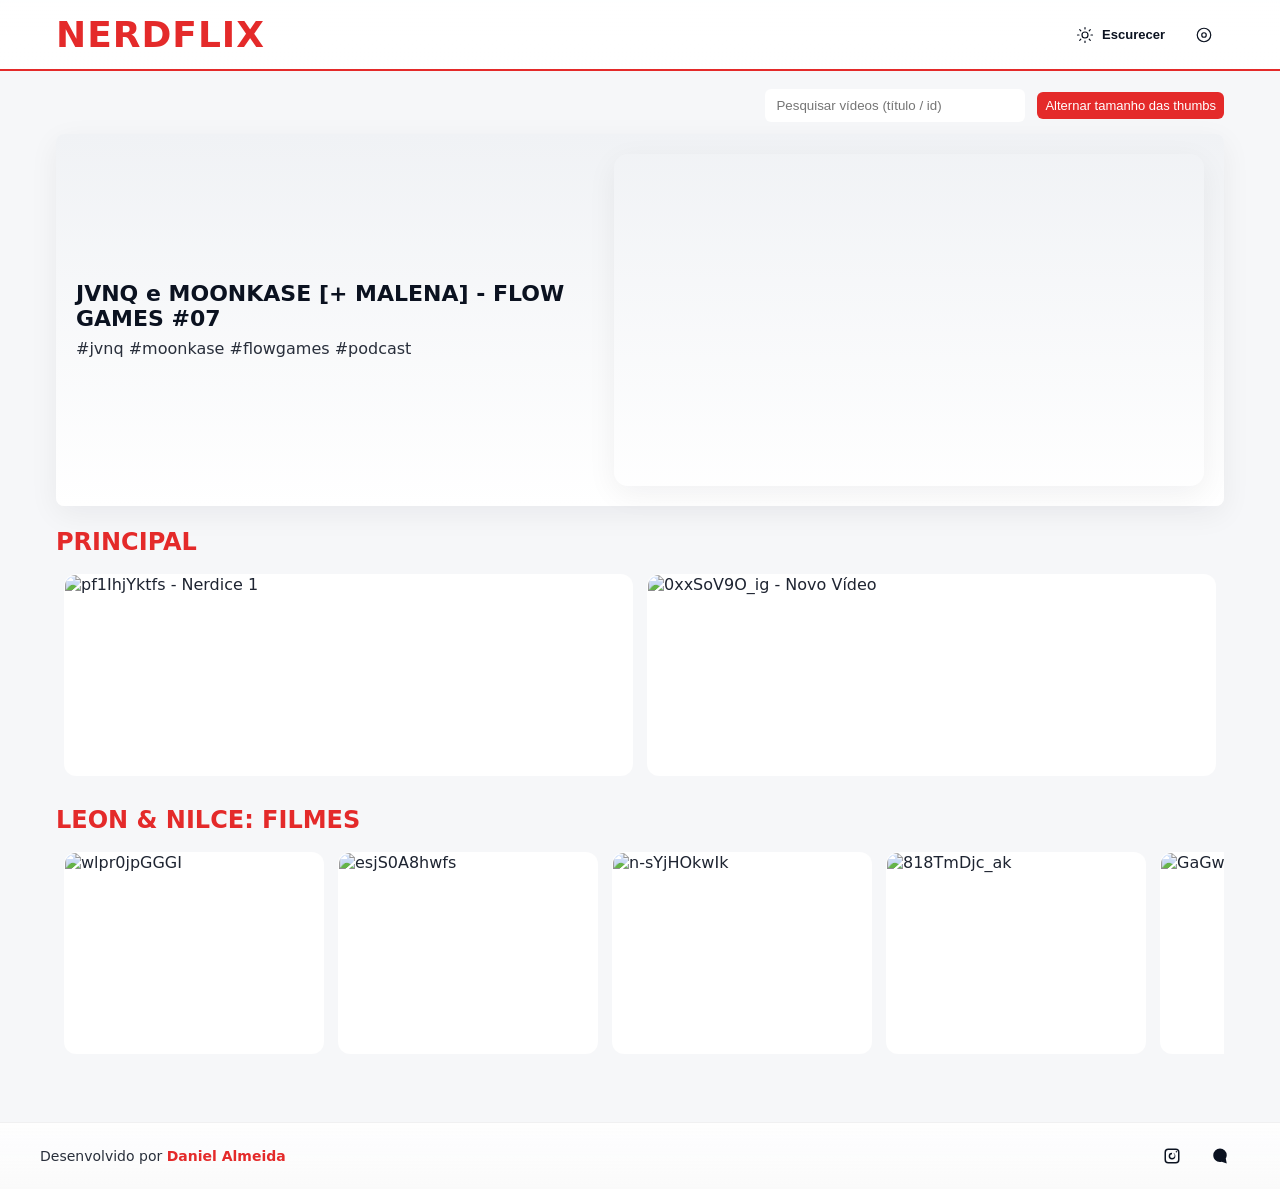
==== index.html @ 4d3763ac "edição do ícone" ====
<!DOCTYPE html>
<html lang="pt-BR" data-theme="dark">
<head>
  <meta charset="utf-8" />
  <meta name="viewport" content="width=device-width, initial-scale=1" />
  <link rel="shortcut icon" href="Assets/e9884007598e2e329d53bb448ede4084.jpg">
  <title>NerdFlix</title>

  <!-- CSS -->
  <link rel="stylesheet" href="styles.css">

  <!-- JS -->
  <script src="script.js" defer></script>
</head>
<body>
  <header>
    <div class="header-inner">
      <h1>NERDFLIX</h1>

      <!-- Header actions: theme toggle + open color modal -->
      <div class="header-actions">
        <button id="themeToggle" class="theme-toggle" aria-pressed="false" aria-label="Alternar tema (claro / escuro)" title="Alternar tema">
          <span class="icon" aria-hidden="true">
            <svg class="icon-sun" viewBox="0 0 24 24" width="18" height="18" fill="none" stroke="currentColor" stroke-width="1.6" stroke-linecap="round" stroke-linejoin="round">
              <circle cx="12" cy="12" r="4"></circle>
              <path d="M12 2v2m0 16v2M4.93 4.93l1.41 1.41M17.66 17.66l1.41 1.41M2 12h2m16 0h2M4.93 19.07l1.41-1.41M17.66 6.34l1.41-1.41"/>
            </svg>

            <svg class="icon-moon" viewBox="0 0 24 24" width="18" height="18" fill="none" stroke="currentColor" stroke-width="1.6" stroke-linecap="round" stroke-linejoin="round" style="display:none">
              <path d="M21 12.79A9 9 0 1 1 11.21 3 7 7 0 0 0 21 12.79z"></path>
            </svg>
          </span>

          <span class="label">Clarear</span>
        </button>

        <!-- COLOR MODAL OPEN button -->
        <button id="openPaletteModal" class="color-cycle" aria-haspopup="dialog" aria-controls="paletteModal" aria-label="Abrir seletor de paletas" title="Escolher paleta de cores">
          <svg viewBox="0 0 24 24" width="18" height="18" aria-hidden="true" fill="none" stroke="currentColor" stroke-width="1.6" stroke-linecap="round" stroke-linejoin="round">
            <path d="M12 3a9 9 0 1 0 9 9A9 9 0 0 0 12 3z"></path>
            <circle cx="12" cy="12" r="3"></circle>
          </svg>
        </button>
      </div>
    </div>
  </header>

  <main class="container">

    <!-- CONTROLES (search + toggle size) -->
    <div class="controls">
      <input id="search" type="search" placeholder="Pesquisar vídeos (título / id)" aria-label="Pesquisar vídeos">
      <button id="toggleSize" class="btn small">Alternar tamanho das thumbs</button>
    </div>

    <!-- CHAMADA / PLAYER PRINCIPAL -->
    <section class="chamada">
      <div class="chamada-texto">
        <!-- estes IDs são usados pelo script.js -->
        <h2 id="main-title">JVNQ e MOONKASE [+ MALENA] - FLOW GAMES #07</h2>
        <p id="main-desc">#jvnq #moonkase #flowgames #podcast</p>
      </div>

      <div class="player-wrap">
        <!-- iframe principal com id esperado pelo script.js -->
        <iframe id="mainPlayer"
                src="https://www.youtube.com/embed/PSHSFlos6Ag?rel=0"
                title="Player principal"
                frameborder="0"
                allow="accelerometer; autoplay; clipboard-write; encrypted-media; gyroscope; picture-in-picture; web-share"
                allowfullscreen></iframe>
      </div>
    </section>

    <!-- SEÇÃO 1 (agora "PRINCIPAL") -->
    <section class="categoria" id="principal">
      <h3>PRINCIPAL</h3>
      <div class="categoria-videos" data-category="PRINCIPAL">
        <!-- thumbs precisam ter class="thumb" e data-video com URL embed -->
        <a class="thumb" href="#" data-video="https://www.youtube.com/embed/pf1IhjYktfs?rel=0" data-title="pf1IhjYktfs - Nerdice 1" tabindex="0">
          <img src="https://i.ytimg.com/vi/pf1IhjYktfs/hqdefault.jpg" alt="pf1IhjYktfs - Nerdice 1">
        </a>

        <a class="thumb" href="#" data-video="https://www.youtube.com/embed/0xxSoV9O_ig?rel=0" data-title="0xxSoV9O_ig - Novo Vídeo" tabindex="0">
          <img src="https://i.ytimg.com/vi/0xxSoV9O_ig/hqdefault.jpg" alt="0xxSoV9O_ig - Novo Vídeo">
        </a>

        <!-- pode adicionar mais thumbs aqui seguindo o mesmo formato -->
      </div>
    </section>

    <!-- SEÇÃO 2 (agora "LEON & NILCE: FILMES") -->
    <section class="categoria" id="leonNilce">
      <h3>LEON &amp; NILCE: FILMES</h3>
      <div class="categoria-videos" data-category="LEON & NILCE">
        <a class="thumb" href="#" data-video="https://www.youtube.com/embed/wlpr0jpGGGI?rel=0" data-title="wlpr0jpGGGI" tabindex="0">
          <img src="https://i.ytimg.com/vi/wlpr0jpGGGI/hqdefault.jpg" alt="wlpr0jpGGGI">
        </a>

        <a class="thumb" href="#" data-video="https://www.youtube.com/embed/esjS0A8hwfs?rel=0" data-title="esjS0A8hwfs" tabindex="0">
          <img src="https://i.ytimg.com/vi/esjS0A8hwfs/hqdefault.jpg" alt="esjS0A8hwfs">
        </a>

        <a class="thumb" href="#" data-video="https://www.youtube.com/embed/n-sYjHOkwIk?rel=0" data-title="n-sYjHOkwIk" tabindex="0">
          <img src="https://i.ytimg.com/vi/n-sYjHOkwIk/hqdefault.jpg" alt="n-sYjHOkwIk">
        </a>

        <a class="thumb" href="#" data-video="https://www.youtube.com/embed/818TmDjc_ak?rel=0" data-title="818TmDjc_ak" tabindex="0">
          <img src="https://i.ytimg.com/vi/818TmDjc_ak/hqdefault.jpg" alt="818TmDjc_ak">
        </a>

        <a class="thumb" href="#" data-video="https://www.youtube.com/embed/GaGwd-NXyGM?rel=0" data-title="GaGwd-NXyGM" tabindex="0">
          <img src="https://i.ytimg.com/vi/GaGwd-NXyGM/hqdefault.jpg" alt="GaGwd-NXyGM">
        </a>

        <a class="thumb" href="#" data-video="https://www.youtube.com/embed/VRSyYcPRws0?rel=0" data-title="VRSyYcPRws0" tabindex="0">
          <img src="https://i.ytimg.com/vi/VRSyYcPRws0/hqdefault.jpg" alt="VRSyYcPRws0">
        </a>

        <a class="thumb" href="#" data-video="https://www.youtube.com/embed/FedBr0CyAlE?rel=0" data-title="FedBr0CyAlE" tabindex="0">
          <img src="https://i.ytimg.com/vi/FedBr0CyAlE/hqdefault.jpg" alt="FedBr0CyAlE">
        </a>

        <a class="thumb" href="#" data-video="https://www.youtube.com/embed/fJYkXmAdkrQ?rel=0" data-title="fJYkXmAdkrQ" tabindex="0">
          <img src="https://i.ytimg.com/vi/fJYkXmAdkrQ/hqdefault.jpg" alt="fJYkXmAdkrQ">
        </a>

        <!-- BOTÃO da playlist completa como item do carrossel/fim -->
        <div class="playlist-button-wrap" aria-hidden="false">
          <a class="playlist-button"
             href="https://youtube.com/playlist?list=PLYEd-7fnFtjX4xfwKcR2SkQGrRuoIipIA&si=AjQVj7qKSJm-U87U"
             target="_blank" rel="noopener noreferrer">
            Ver playlist completa
          </a>
        </div>
      </div>
    </section>

  </main>

  <!-- PALETTE MODAL (inserido no DOM, hidden por padrão) -->
  <div id="paletteModal" class="palette-modal" role="dialog" aria-modal="true" aria-labelledby="paletteModalTitle" aria-hidden="true" tabindex="-1">
    <div class="palette-overlay" data-action="close"></div>

    <div class="palette-panel" role="document">
      <header class="palette-header">
        <h2 id="paletteModalTitle">Escolher paleta de cores</h2>
        <button id="closePaletteModal" class="modal-close" aria-label="Fechar seletor">✕</button>
      </header>

      <div class="palette-body">
        <p class="palette-intro">Clique em uma paleta para aplicar — sua escolha será salva.</p>

        <div id="paletteList" class="palette-list" role="list" aria-label="Paletas disponíveis">
          <!-- itens preenchidos via JS -->
        </div>
      </div>

      <footer class="palette-footer">
        <button id="applyPaletteBtn" class="btn">Aplicar e fechar</button>
        <button id="resetPaletteBtn" class="btn small" title="Restaurar padrão">Restaurar padrão</button>
      </footer>
    </div>
  </div>

  <!-- RODAPÉ -->
  <footer class="site-footer">
    <div class="footer-inner">
      <div class="footer-left">
        <span class="made-by">Desenvolvido por <strong>Daniel Almeida</strong></span>
      </div>

      <div class="footer-right">
        <a class="social-link" href="https://www.instagram.com/nadiel1803" target="_blank" rel="noopener noreferrer" aria-label="Instagram">
          <!-- ícone simples -->
          <svg viewBox="0 0 24 24" width="18" height="18" aria-hidden="true"><path fill="currentColor" d="M7 2h10a5 5 0 0 1 5 5v10a5 5 0 0 1-5 5H7a5 5 0 0 1-5-5V7a5 5 0 0 1 5-5zm0 2a3 3 0 0 0-3 3v10a3 3 0 0 0 3 3h10a3 3 0 0 0 3-3V7a3 3 0 0 0-3-3H7zm5 3.5a4.5 4.5 0 1 1 0 9 4.5 4.5 0 0 1 0-9zm0 2a2.5 2.5 0 1 0 .001 5.001A2.5 2.5 0 0 0 12 7.5zM18.7 6.3a.9.9 0 1 1-1.8 0 .9.9 0 0 1 1.8 0z"/></svg>
        </a>

        <a class="social-link" href="https://www.threads.com/@nadiel1803" target="_blank" rel="noopener noreferrer" aria-label="Threads">
          <svg viewBox="0 0 24 24" width="18" height="18" aria-hidden="true"><path fill="currentColor" d="M12 2a9 9 0 0 0-9 9c0 4.97 4.03 9 9 9 .77 0 1.52-.1 2.24-.3L21 22l-1.3-6.76A8.98 8.98 0 0 0 21 11a9 9 0 0 0-9-9zm-1 7v6l5 2 .6-3.1L11 9z"/></svg>
        </a>
      </div>
    </div>
  </footer>
</body>
</html>
---- styles.css ----
/* ===== reset / base ===== */
* { box-sizing: border-box; }
html,body { height: 100%; margin:0; }
body {
  font-family: "Chakra Petch", system-ui, -apple-system, "Segoe UI", Roboto, Arial;
  -webkit-font-smoothing:antialiased;
  transition: background-color .28s ease, color .28s ease, border-color .28s ease;
}

/* THEME VARIABLES (dark by default) */
:root {
  --bg: #000000;
  --surface: #070707;
  --muted-surface: #111111;
  --card: #0b0b0b;
  --text: #ffffff;
  --muted-text: rgba(255,255,255,0.9);
  --accent: #E42A2A;       /* default vermelho */
  --accent-strong: rgba(228,42,42,0.95);
  --input-bg: #111111;
  --thumb-hover-border: rgba(228,42,42,0.9);
  --shadow: 0 8px 30px rgba(0,0,0,0.6);
}

/* LIGHT THEME OVERRIDES */
html[data-theme="light"], body[data-theme="light"] {
  --bg: #f6f7f9;
  --surface: #ffffff;
  --muted-surface: #f0f2f5;
  --card: #ffffff;
  --text: #0b1220;
  --muted-text: rgba(11,18,32,0.88);
  --input-bg: #ffffff;
  --thumb-hover-border: rgba(228,42,42,0.95);
  --shadow: 0 8px 30px rgba(11,18,32,0.06);
}

/* apply theme */
body {
  background: var(--bg);
  color: var(--text);
}

/* Header */
header {
  border-bottom: 2px solid var(--accent);
  padding: 14px;
  text-align: center;
  background: linear-gradient(180deg, rgba(0,0,0,0.95), rgba(0,0,0,0.9));
  position: sticky;
  top: 0;
  z-index: 30;
  backdrop-filter: blur(6px);
}
html[data-theme="light"] header {
  background: linear-gradient(180deg, rgba(255,255,255,0.9), rgba(255,255,255,0.97));
}

/* header inner layout */
.header-inner {
  max-width: 1200px;
  margin: 0 auto;
  display:flex;
  align-items:center;
  justify-content:space-between;
  gap:12px;
  padding: 0 16px;
}
header h1 { color: var(--accent); font-size:36px; letter-spacing:1px; margin:0; }

/* header actions */
.header-actions { display:flex; gap:8px; align-items:center; }

/* container */
.container { max-width:1200px; margin: 18px auto 60px; padding: 0 16px; }

/* controls */
.controls { display:flex; gap:12px; justify-content:flex-end; align-items:center; margin-bottom:12px; }
.controls input[type="search"]{
  width: 260px; padding:8px 10px; border-radius:6px; border:1px solid rgba(255,255,255,0.04);
  background: var(--input-bg); color:var(--text);
  outline: none;
  transition: box-shadow .18s ease, transform .12s ease;
}
.controls input[type="search"]:focus { box-shadow: 0 6px 18px rgba(0,0,0,0.25); transform: translateY(-1px); }

.btn { background: var(--accent); color:#fff; border:none; padding:8px 12px; border-radius:6px; cursor:pointer; }
.btn.small { padding:6px 8px; font-size:13px; }

/* chamada / player */
.chamada { background: linear-gradient(180deg, var(--muted-surface), var(--surface)); padding:20px; border-radius:8px; display:flex; gap:18px; align-items:center; flex-wrap:wrap; margin-bottom:18px; box-shadow: var(--shadow); }
.chamada-texto { max-width:520px; }
.chamada-texto h2 { margin:0 0 8px; font-size:22px; color:var(--text); }
.chamada-texto p { margin:0; color:var(--muted-text); }

/* player responsivo */
.player-wrap { flex:1 1 560px; min-width:260px; max-width:860px; aspect-ratio:16/9; border-radius:14px; overflow:hidden; box-shadow:var(--shadow); }
.player-wrap iframe { width:100%; height:100%; border:0; display:block; }

/* categoria (seções) */
.categoria { margin-top: 22px; }
.categoria h3 { color: var(--accent); font-size:24px; margin:0 0 10px; text-align:left; }

/* carrossel horizontal (grid-flow column) */
.categoria-videos {
  display: grid;
  grid-auto-flow: column;
  grid-auto-columns: minmax(260px, 1fr);
  gap: 14px;
  overflow-x: auto;
  padding: 8px;
  scroll-behavior: smooth;
  align-items:start;
  background: transparent;
}

/* scrollbar (webkit) */
.categoria-videos::-webkit-scrollbar { height:10px; }
.categoria-videos::-webkit-scrollbar-thumb { background: rgba(128,0,0,0.9); border-radius:8px; }

/* thumbs (links) */
.categoria-videos .thumb,
.categoria-videos a {
  display:block; text-decoration:none; color:inherit; border-radius:12px; overflow:hidden; background:var(--card);
  border: 1px solid rgba(255,255,255,0.03);
}
.categoria-videos img { width:100%; height:200px; object-fit:cover; display:block; transition: transform .25s ease, opacity .2s ease, border .15s ease; opacity:0.92; }
.categoria-videos .thumb:hover img, .categoria-videos a:hover img { transform: translateY(-6px) scale(1.02); opacity:1; border:3px solid var(--thumb-hover-border); }

/* playlist button inside carrossel */
.playlist-button-wrap { display:flex; align-items:center; justify-content:center; min-width: 280px; }
.playlist-button { background: var(--accent); color:#fff; padding:12px 18px; border-radius:10px; text-decoration:none; font-weight:700; box-shadow:var(--shadow); transition: transform .18s ease; }
.playlist-button:hover { transform: translateY(-6px); box-shadow:0 14px 30px rgba(0,0,0,0.12); }

/* footer */
.site-footer { border-top:1px solid rgba(255,255,255,0.04); background: linear-gradient(180deg, rgba(5,5,5,0.85), rgba(10,10,10,0.95)); padding:16px; margin-top: 28px; }
html[data-theme="light"] .site-footer { background: linear-gradient(180deg, rgba(255,255,255,0.9), rgba(250,250,250,0.98)); border-top-color: rgba(11,18,32,0.04); }
.footer-inner { max-width:1200px; margin:0 auto; display:flex; justify-content:space-between; align-items:center; gap:12px; flex-wrap:wrap; }
.made-by { color:var(--muted-text); font-size:14px; }
.made-by strong { color: var(--accent); }
.footer-right { display:flex; gap:8px; align-items:center; }
.social-link { width:40px; height:34px; display:inline-flex; align-items:center; justify-content:center; border-radius:8px; background: rgba(255,255,255,0.02); color:var(--text); text-decoration:none; transition: transform .15s ease; }
.social-link:hover { transform: translateY(-4px); background: linear-gradient(90deg, rgba(228,42,42,0.12), rgba(255,255,255,0.02)); }

/* THEME TOGGLE styles */
.theme-toggle {
  display:inline-flex;
  gap:8px;
  align-items:center;
  padding:8px 10px;
  border-radius:8px;
  background: transparent;
  color: var(--text);
  border: 1px solid rgba(255,255,255,0.06);
  cursor: pointer;
  transition: background-color .18s ease, transform .12s ease, border-color .18s ease;
}
.theme-toggle .icon { display:inline-flex; align-items:center; justify-content:center; }
.theme-toggle .label { font-size:13px; font-weight:600; }
.theme-toggle:hover { transform: translateY(-3px); background: linear-gradient(90deg, rgba(255,255,255,0.02), rgba(0,0,0,0.02)); }

/* COLOR CYCLE button */
.color-cycle {
  display:inline-flex;
  align-items:center;
  justify-content:center;
  padding:8px 10px;
  border-radius:8px;
  background: transparent;
  color: var(--text);
  border: 1px solid rgba(255,255,255,0.06);
  cursor: pointer;
  transition: transform .12s ease, border-color .18s ease;
}
.color-cycle:hover { transform: translateY(-3px); }

/* PALETTE MODAL (styles kept earlier) */
.palette-modal { position:fixed; inset:0; display:none; align-items:center; justify-content:center; z-index:80; }
.palette-modal[aria-hidden="false"] { display:flex; }
.palette-overlay {
  position:absolute; inset:0; background: rgba(0,0,0,0.6); backdrop-filter: blur(3px);
}
.palette-panel {
  position:relative;
  width: min(920px, calc(100% - 36px));
  max-height: 80vh;
  overflow:auto;
  border-radius:12px;
  background: linear-gradient(180deg, var(--surface), var(--card));
  box-shadow: 0 30px 70px rgba(0,0,0,0.6);
  padding: 18px;
  z-index: 2;
}
.palette-header { display:flex; align-items:center; justify-content:space-between; gap:12px; margin-bottom:12px; }
.palette-header h2 { margin:0; font-size:18px; color:var(--text); }
.modal-close { background:transparent; border:none; font-size:18px; color:var(--muted-text); cursor:pointer; padding:6px 8px; border-radius:8px; }
.modal-close:hover { background: rgba(255,255,255,0.02); transform: translateY(-2px); }

.palette-body { padding: 6px 0 12px; color:var(--muted-text); }
.palette-intro { margin:0 0 12px 0; font-size:13px; color:var(--muted-text); }

.palette-list {
  display:grid;
  grid-template-columns: repeat(auto-fit, minmax(160px, 1fr));
  gap:12px;
}
.palette-card { display:flex; align-items:center; gap:12px; padding:10px; border-radius:10px; background: linear-gradient(180deg, rgba(255,255,255,0.02), rgba(0,0,0,0.02)); border: 1px solid rgba(255,255,255,0.03); cursor:pointer; transition: transform .12s ease, box-shadow .12s ease, border-color .12s ease; }
.palette-card:hover { transform: translateY(-6px); box-shadow: 0 10px 30px rgba(0,0,0,0.25); border-color: rgba(255,255,255,0.06); }
.palette-swatch { width:72px; height:45px; border-radius:8px; display:inline-grid; grid-template-columns: 1fr 1fr; gap:2px; overflow:hidden; border: 1px solid rgba(0,0,0,0.12); }
.palette-swatch .sw1, .palette-swatch .sw2 { height:100%; width:100%; display:block; }
.palette-meta { display:flex; flex-direction:column; gap:6px; }
.palette-name { font-weight:700; color:var(--text); font-size:14px; }
.palette-desc { font-size:12px; color:var(--muted-text); }
.palette-card.selected { outline: 3px solid rgba(255,255,255,0.08); transform: translateY(-4px) scale(1.01); border-color: rgba(255,255,255,0.08); }
.palette-footer { display:flex; gap:8px; justify-content:flex-end; padding-top:12px; }

/* thumbs large mode */
body.large-thumbs .categoria-videos { grid-auto-columns: minmax(320px, 1fr); }
body.large-thumbs .categoria-videos img { height:260px; }

/* RESPONSIVE adjustments */
@media (max-width: 900px) {
  .palette-panel { padding:14px; }
  .palette-swatch { width:64px; height:40px; }
  .palette-list { grid-template-columns: repeat(auto-fit, minmax(140px, 1fr)); }
}
@media (max-width: 520px) {
  header h1 { font-size: 24px; }
  .palette-panel { width: calc(100% - 24px); }
  .palette-swatch { width:56px; height:36px; }
  .theme-toggle .label { display:none; } /* economiza espaço no mobile */
}

/* =========================
   RETRÔ / EASTER EGG STYLES
   ========================= */

/* retro mode base */
body.retro-mode {
  background: #020202;
  color: #7CFF7C; /* greenish CRT text */
  font-family: "Courier New", Courier, monospace;
  letter-spacing: .6px;
  transition: none; /* instant-y to feel retro */
}

/* scanlines overlay using pseudo-element on body */
body.retro-mode::before {
  content: "";
  pointer-events: none;
  position: fixed;
  inset: 0;
  background-image: linear-gradient(rgba(0,0,0,0) 50%, rgba(0,0,0,0.06) 51%);
  background-size: 100% 4px;
  mix-blend-mode: multiply;
  z-index: 60;
}

/* subtle vignette / glow */
body.retro-mode::after {
  content: "";
  position: fixed;
  inset: 0;
  pointer-events: none;
  background: radial-gradient(ellipse at center, rgba(255,255,255,0.02), rgba(0,0,0,0.6));
  z-index: 59;
}

/* neon accent override */
body.retro-mode {
  --accent: #34d1ff; /* cyan neon as main accent in retro */
  --accent-strong: rgba(52,209,255,0.95);
  --thumb-hover-border: rgba(52,209,255,0.9);
}

/* pixelate thumbnails */
body.retro-mode .categoria-videos img {
  image-rendering: pixelated;
  filter: contrast(1.05) saturate(0.9);
  height: 160px; /* slightly smaller look */
}

/* retro header */
body.retro-mode header {
  background: linear-gradient(180deg, rgba(0,0,0,0.98), rgba(3,3,3,0.95));
  border-bottom-color: var(--accent);
}
body.retro-mode header h1 {
  font-family: "Courier New", Courier, monospace;
  font-weight:700;
  text-shadow: 0 0 10px rgba(52,209,255,0.12), 0 0 20px rgba(52,209,255,0.06);
}

/* retro buttons glow */
body.retro-mode .btn, body.retro-mode .theme-toggle, body.retro-mode .color-cycle {
  box-shadow: 0 6px 18px rgba(52,209,255,0.06), 0 0 12px rgba(52,209,255,0.02);
  border-color: rgba(52,209,255,0.12);
}

/* retro banner (Easter unlocked) */
.retro-banner {
  position: fixed;
  left: 50%;
  top: 14%;
  transform: translateX(-50%) translateY(-10px);
  z-index: 120;
  background: linear-gradient(90deg, rgba(52,209,255,0.08), rgba(124,255,124,0.04));
  border: 1px solid rgba(52,209,255,0.18);
  color: #bfffbf;
  font-family: "Courier New", Courier, monospace;
  padding: 12px 18px;
  border-radius: 10px;
  box-shadow: 0 18px 40px rgba(0,0,0,0.6);
  display:flex;
  gap:12px;
  align-items:center;
  animation: retroBannerIn .5s ease both;
}
.retro-banner .title { font-weight:700; font-size:14px; letter-spacing:1px; }
.retro-banner .sub { font-size:12px; color:rgba(191,255,191,0.9); opacity:0.95; }
.retro-banner .close-retro {
  margin-left:8px;
  background: transparent;
  border:1px solid rgba(255,255,255,0.03);
  color:var(--text);
  padding:6px 8px;
  border-radius:8px;
  cursor:pointer;
}
@keyframes retroBannerIn {
  from { transform: translateX(-50%) translateY(-20px) scale(.98); opacity:0; }
  to { transform: translateX(-50%) translateY(0) scale(1); opacity:1; }
}

/* small helper to hint ESC */
.retro-banner .hint { font-size:11px; opacity:0.8; color:rgba(191,255,191,0.8); margin-left:6px; }

/* ensure modal still sits above scanlines but below banner */
.palette-modal { z-index: 80; }
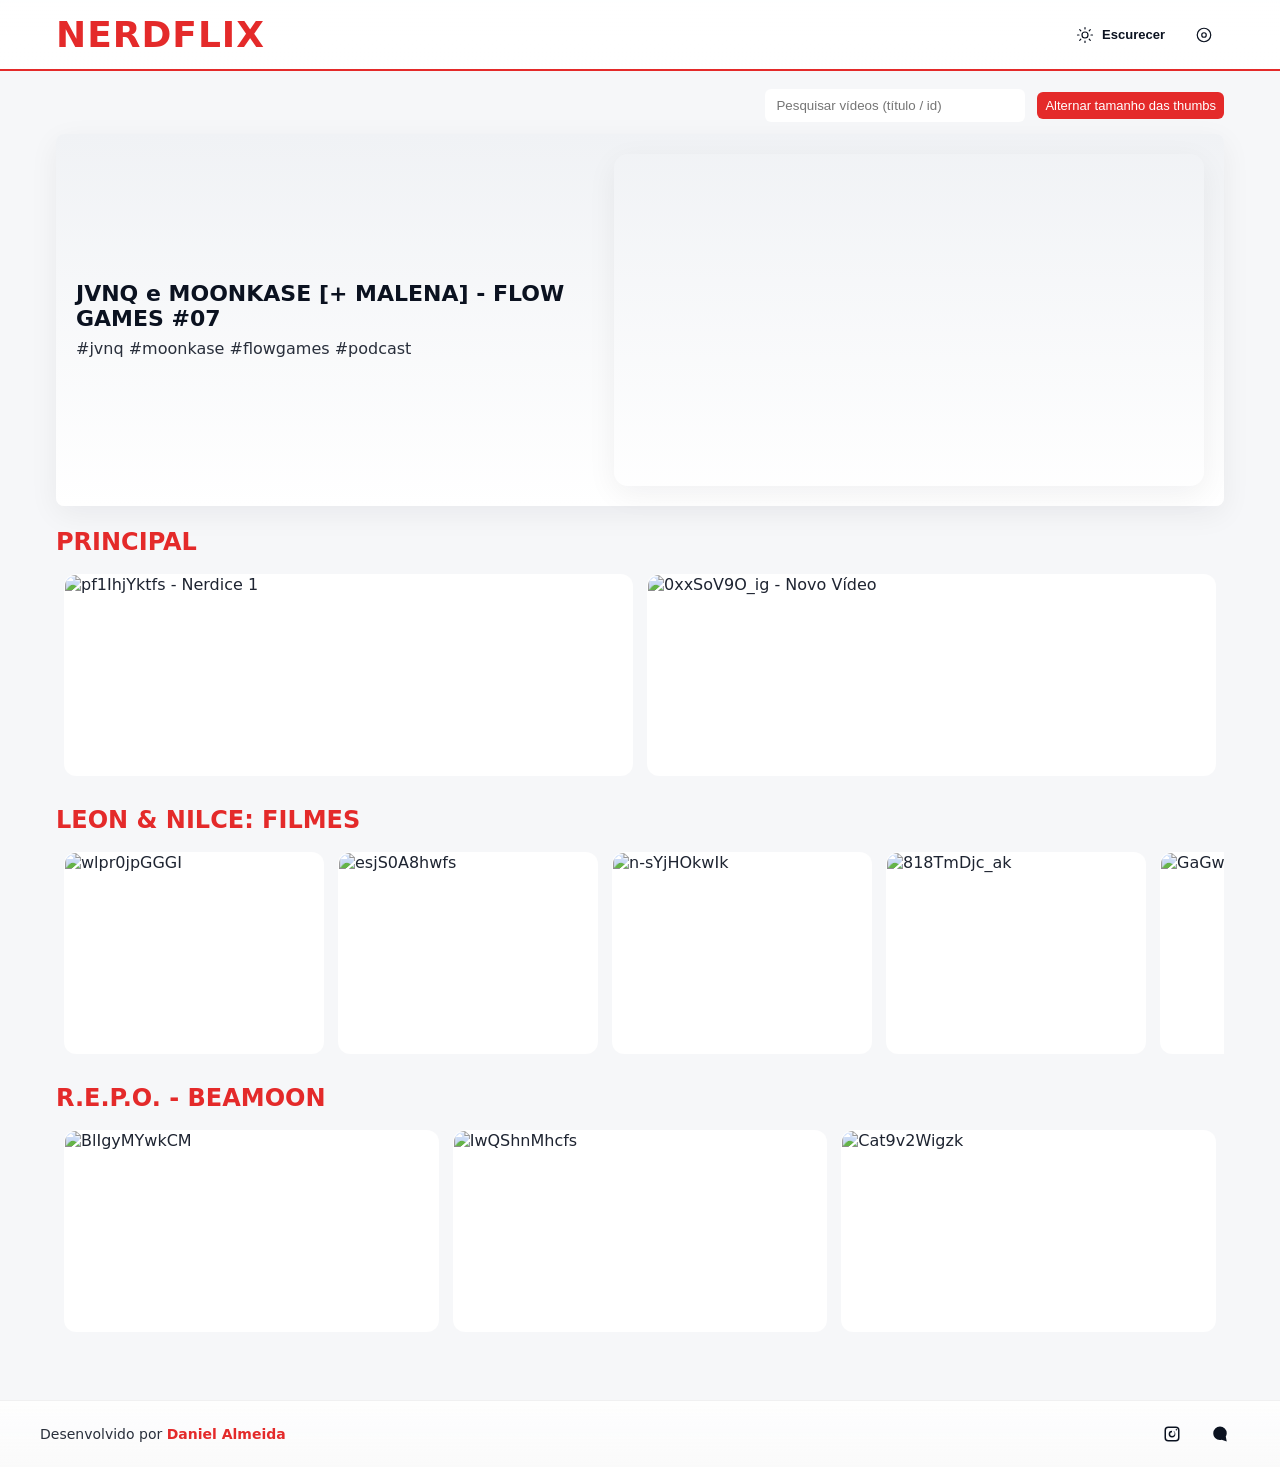
==== commit 16fd3819: "adição de uma nova seção" ====
--- a/index.html
+++ b/index.html
@@ -56,13 +56,11 @@
     <!-- CHAMADA / PLAYER PRINCIPAL -->
     <section class="chamada">
       <div class="chamada-texto">
-        <!-- estes IDs são usados pelo script.js -->
         <h2 id="main-title">JVNQ e MOONKASE [+ MALENA] - FLOW GAMES #07</h2>
         <p id="main-desc">#jvnq #moonkase #flowgames #podcast</p>
       </div>
 
       <div class="player-wrap">
-        <!-- iframe principal com id esperado pelo script.js -->
         <iframe id="mainPlayer"
                 src="https://www.youtube.com/embed/PSHSFlos6Ag?rel=0"
                 title="Player principal"
@@ -72,11 +70,10 @@
       </div>
     </section>
 
-    <!-- SEÇÃO 1 (agora "PRINCIPAL") -->
+    <!-- SEÇÃO 1 -->
     <section class="categoria" id="principal">
       <h3>PRINCIPAL</h3>
       <div class="categoria-videos" data-category="PRINCIPAL">
-        <!-- thumbs precisam ter class="thumb" e data-video com URL embed -->
         <a class="thumb" href="#" data-video="https://www.youtube.com/embed/pf1IhjYktfs?rel=0" data-title="pf1IhjYktfs - Nerdice 1" tabindex="0">
           <img src="https://i.ytimg.com/vi/pf1IhjYktfs/hqdefault.jpg" alt="pf1IhjYktfs - Nerdice 1">
         </a>
@@ -84,15 +81,13 @@
         <a class="thumb" href="#" data-video="https://www.youtube.com/embed/0xxSoV9O_ig?rel=0" data-title="0xxSoV9O_ig - Novo Vídeo" tabindex="0">
           <img src="https://i.ytimg.com/vi/0xxSoV9O_ig/hqdefault.jpg" alt="0xxSoV9O_ig - Novo Vídeo">
         </a>
-
-        <!-- pode adicionar mais thumbs aqui seguindo o mesmo formato -->
       </div>
     </section>
 
-    <!-- SEÇÃO 2 (agora "LEON & NILCE: FILMES") -->
-    <section class="categoria" id="leonNilce">
+    <!-- SEÇÃO 2 -->
+    <section class="categoria" id="leon-nilce-filmes">
       <h3>LEON &amp; NILCE: FILMES</h3>
-      <div class="categoria-videos" data-category="LEON & NILCE">
+      <div class="categoria-videos" data-category="LEON & NILCE: FILMES">
         <a class="thumb" href="#" data-video="https://www.youtube.com/embed/wlpr0jpGGGI?rel=0" data-title="wlpr0jpGGGI" tabindex="0">
           <img src="https://i.ytimg.com/vi/wlpr0jpGGGI/hqdefault.jpg" alt="wlpr0jpGGGI">
         </a>
@@ -125,7 +120,6 @@
           <img src="https://i.ytimg.com/vi/fJYkXmAdkrQ/hqdefault.jpg" alt="fJYkXmAdkrQ">
         </a>
 
-        <!-- BOTÃO da playlist completa como item do carrossel/fim -->
         <div class="playlist-button-wrap" aria-hidden="false">
           <a class="playlist-button"
              href="https://youtube.com/playlist?list=PLYEd-7fnFtjX4xfwKcR2SkQGrRuoIipIA&si=AjQVj7qKSJm-U87U"
@@ -136,9 +130,27 @@
       </div>
     </section>
 
+    <!-- SEÇÃO 3 -->
+    <section class="categoria" id="repo-beamoon">
+      <h3>R.E.P.O. - BEAMOON</h3>
+      <div class="categoria-videos" data-category="R.E.P.O. - BEAMOON">
+        <a class="thumb" href="#" data-video="https://www.youtube.com/embed/BlIgyMYwkCM?rel=0" data-title="BlIgyMYwkCM" tabindex="0">
+          <img src="https://i.ytimg.com/vi/BlIgyMYwkCM/hqdefault.jpg" alt="BlIgyMYwkCM">
+        </a>
+
+        <a class="thumb" href="#" data-video="https://www.youtube.com/embed/IwQShnMhcfs?rel=0" data-title="IwQShnMhcfs" tabindex="0">
+          <img src="https://i.ytimg.com/vi/IwQShnMhcfs/hqdefault.jpg" alt="IwQShnMhcfs">
+        </a>
+
+        <a class="thumb" href="#" data-video="https://www.youtube.com/embed/Cat9v2Wigzk?rel=0" data-title="Cat9v2Wigzk" tabindex="0">
+          <img src="https://i.ytimg.com/vi/Cat9v2Wigzk/hqdefault.jpg" alt="Cat9v2Wigzk">
+        </a>
+      </div>
+    </section>
+
   </main>
 
-  <!-- PALETTE MODAL (inserido no DOM, hidden por padrão) -->
+  <!-- PALETTE MODAL -->
   <div id="paletteModal" class="palette-modal" role="dialog" aria-modal="true" aria-labelledby="paletteModalTitle" aria-hidden="true" tabindex="-1">
     <div class="palette-overlay" data-action="close"></div>
 
@@ -172,7 +184,6 @@
 
       <div class="footer-right">
         <a class="social-link" href="https://www.instagram.com/nadiel1803" target="_blank" rel="noopener noreferrer" aria-label="Instagram">
-          <!-- ícone simples -->
           <svg viewBox="0 0 24 24" width="18" height="18" aria-hidden="true"><path fill="currentColor" d="M7 2h10a5 5 0 0 1 5 5v10a5 5 0 0 1-5 5H7a5 5 0 0 1-5-5V7a5 5 0 0 1 5-5zm0 2a3 3 0 0 0-3 3v10a3 3 0 0 0 3 3h10a3 3 0 0 0 3-3V7a3 3 0 0 0-3-3H7zm5 3.5a4.5 4.5 0 1 1 0 9 4.5 4.5 0 0 1 0-9zm0 2a2.5 2.5 0 1 0 .001 5.001A2.5 2.5 0 0 0 12 7.5zM18.7 6.3a.9.9 0 1 1-1.8 0 .9.9 0 0 1 1.8 0z"/></svg>
         </a>
 
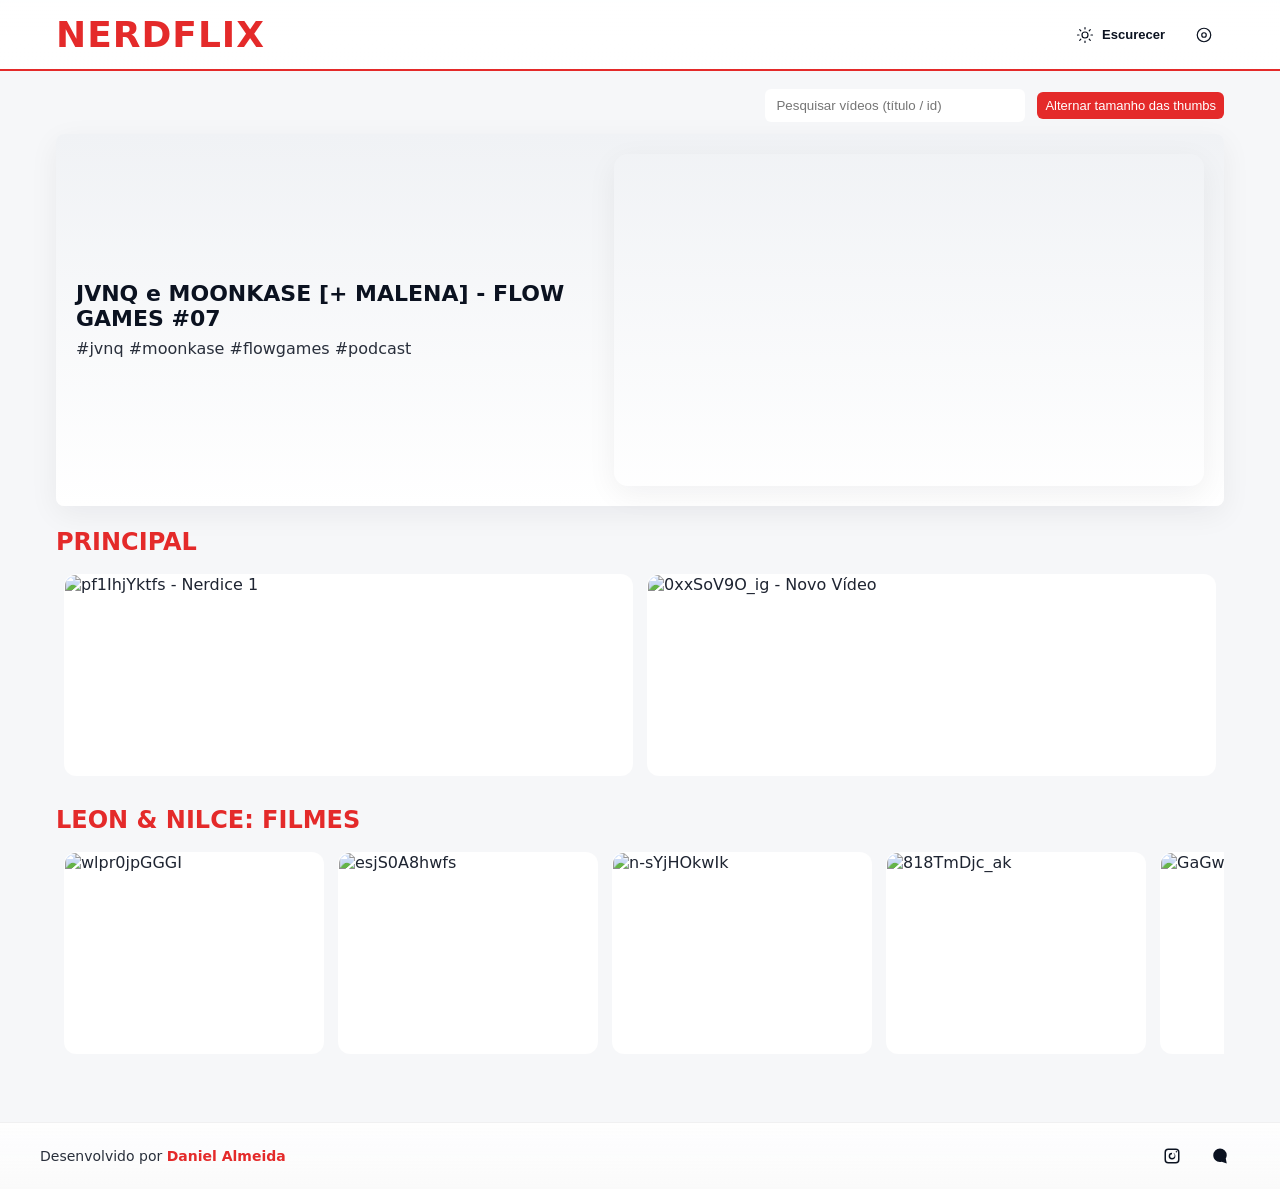
==== commit 48323197: "10,0" ====
--- a/index.html
+++ b/index.html
@@ -129,25 +129,6 @@
         </div>
       </div>
     </section>
-
-    <!-- SEÇÃO 3 -->
-    <section class="categoria" id="repo-beamoon">
-      <h3>R.E.P.O. - BEAMOON</h3>
-      <div class="categoria-videos" data-category="R.E.P.O. - BEAMOON">
-        <a class="thumb" href="#" data-video="https://www.youtube.com/embed/BlIgyMYwkCM?rel=0" data-title="BlIgyMYwkCM" tabindex="0">
-          <img src="https://i.ytimg.com/vi/BlIgyMYwkCM/hqdefault.jpg" alt="BlIgyMYwkCM">
-        </a>
-
-        <a class="thumb" href="#" data-video="https://www.youtube.com/embed/IwQShnMhcfs?rel=0" data-title="IwQShnMhcfs" tabindex="0">
-          <img src="https://i.ytimg.com/vi/IwQShnMhcfs/hqdefault.jpg" alt="IwQShnMhcfs">
-        </a>
-
-        <a class="thumb" href="#" data-video="https://www.youtube.com/embed/Cat9v2Wigzk?rel=0" data-title="Cat9v2Wigzk" tabindex="0">
-          <img src="https://i.ytimg.com/vi/Cat9v2Wigzk/hqdefault.jpg" alt="Cat9v2Wigzk">
-        </a>
-      </div>
-    </section>
-
   </main>
 
   <!-- PALETTE MODAL -->
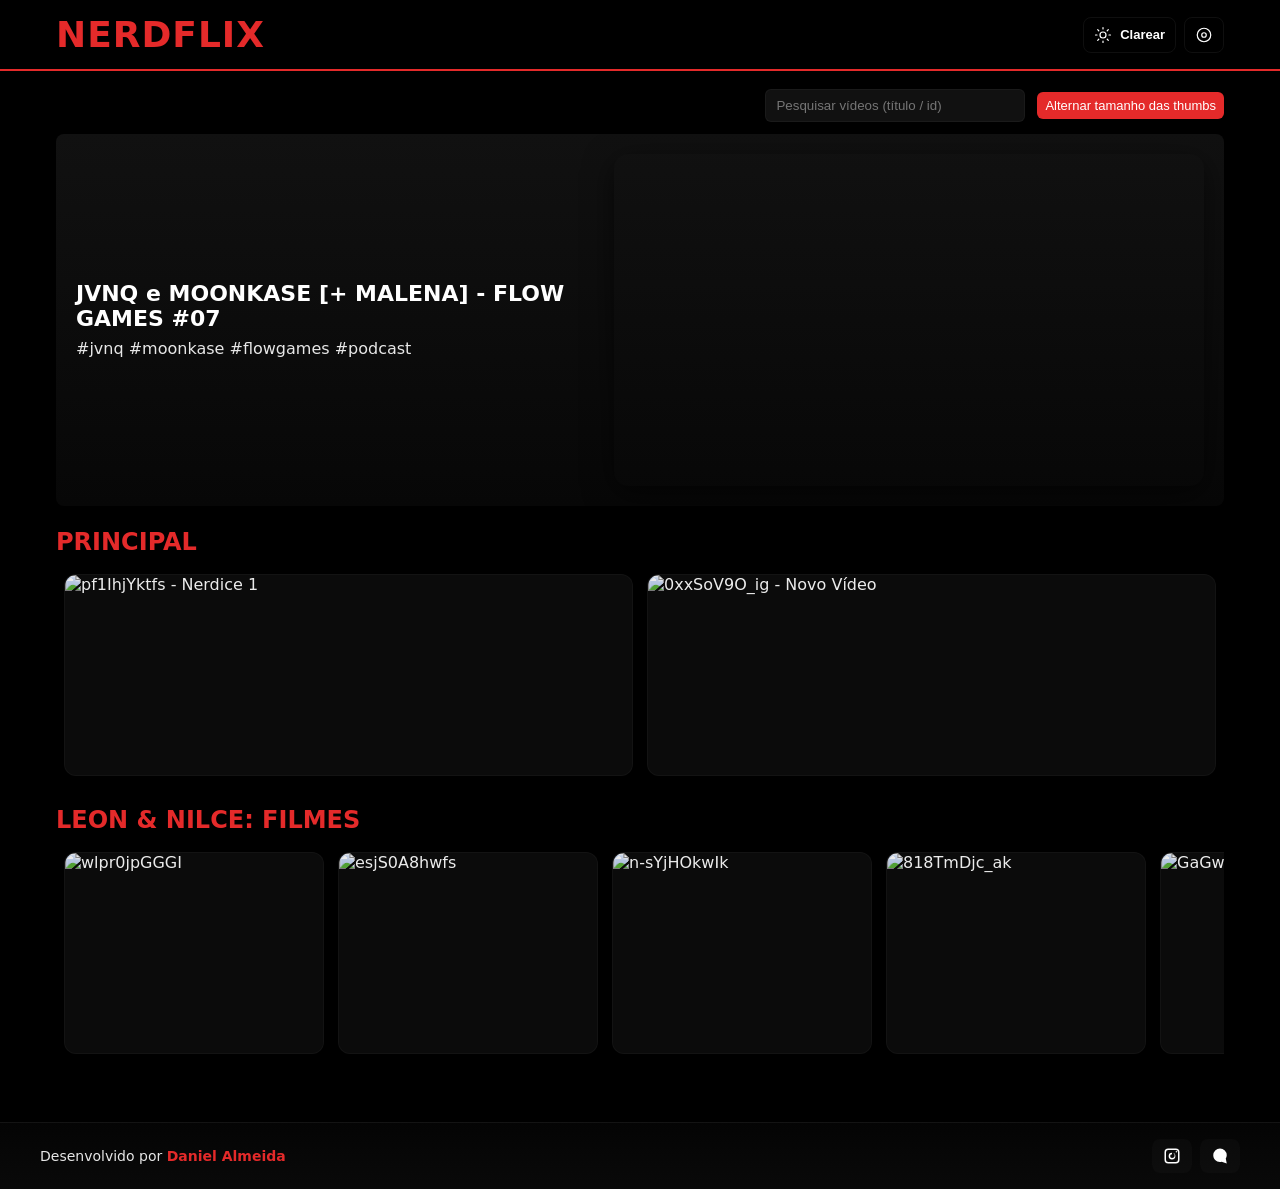
==== commit 4bc1e3d9: "The Promissed" ====
--- a/index.html
+++ b/index.html
@@ -8,6 +8,9 @@
 
   <!-- CSS -->
   <link rel="stylesheet" href="styles.css">
+
+  <!-- Supabase UMD (CDN) - IMPORTANTE: deve vir antes do script principal -->
+  <script src="https://cdn.jsdelivr.net/npm/@supabase/supabase-js@2/dist/umd/supabase.min.js" defer></script>
 
   <!-- JS -->
   <script src="script.js" defer></script>
@@ -41,6 +44,8 @@
             <circle cx="12" cy="12" r="3"></circle>
           </svg>
         </button>
+
+        <!-- Auth button injected by JS -->
       </div>
     </div>
   </header>
@@ -75,11 +80,11 @@
       <h3>PRINCIPAL</h3>
       <div class="categoria-videos" data-category="PRINCIPAL">
         <a class="thumb" href="#" data-video="https://www.youtube.com/embed/pf1IhjYktfs?rel=0" data-title="pf1IhjYktfs - Nerdice 1" tabindex="0">
-          <img src="https://i.ytimg.com/vi/pf1IhjYktfs/hqdefault.jpg" alt="pf1IhjYktfs - Nerdice 1">
+          <img loading="lazy" src="https://i.ytimg.com/vi/pf1IhjYktfs/hqdefault.jpg" alt="pf1IhjYktfs - Nerdice 1">
         </a>
 
         <a class="thumb" href="#" data-video="https://www.youtube.com/embed/0xxSoV9O_ig?rel=0" data-title="0xxSoV9O_ig - Novo Vídeo" tabindex="0">
-          <img src="https://i.ytimg.com/vi/0xxSoV9O_ig/hqdefault.jpg" alt="0xxSoV9O_ig - Novo Vídeo">
+          <img loading="lazy" src="https://i.ytimg.com/vi/0xxSoV9O_ig/hqdefault.jpg" alt="0xxSoV9O_ig - Novo Vídeo">
         </a>
       </div>
     </section>
@@ -89,35 +94,35 @@
       <h3>LEON &amp; NILCE: FILMES</h3>
       <div class="categoria-videos" data-category="LEON & NILCE: FILMES">
         <a class="thumb" href="#" data-video="https://www.youtube.com/embed/wlpr0jpGGGI?rel=0" data-title="wlpr0jpGGGI" tabindex="0">
-          <img src="https://i.ytimg.com/vi/wlpr0jpGGGI/hqdefault.jpg" alt="wlpr0jpGGGI">
+          <img loading="lazy" src="https://i.ytimg.com/vi/wlpr0jpGGGI/hqdefault.jpg" alt="wlpr0jpGGGI">
         </a>
 
         <a class="thumb" href="#" data-video="https://www.youtube.com/embed/esjS0A8hwfs?rel=0" data-title="esjS0A8hwfs" tabindex="0">
-          <img src="https://i.ytimg.com/vi/esjS0A8hwfs/hqdefault.jpg" alt="esjS0A8hwfs">
+          <img loading="lazy" src="https://i.ytimg.com/vi/esjS0A8hwfs/hqdefault.jpg" alt="esjS0A8hwfs">
         </a>
 
         <a class="thumb" href="#" data-video="https://www.youtube.com/embed/n-sYjHOkwIk?rel=0" data-title="n-sYjHOkwIk" tabindex="0">
-          <img src="https://i.ytimg.com/vi/n-sYjHOkwIk/hqdefault.jpg" alt="n-sYjHOkwIk">
+          <img loading="lazy" src="https://i.ytimg.com/vi/n-sYjHOkwIk/hqdefault.jpg" alt="n-sYjHOkwIk">
         </a>
 
         <a class="thumb" href="#" data-video="https://www.youtube.com/embed/818TmDjc_ak?rel=0" data-title="818TmDjc_ak" tabindex="0">
-          <img src="https://i.ytimg.com/vi/818TmDjc_ak/hqdefault.jpg" alt="818TmDjc_ak">
+          <img loading="lazy" src="https://i.ytimg.com/vi/818TmDjc_ak/hqdefault.jpg" alt="818TmDjc_ak">
         </a>
 
         <a class="thumb" href="#" data-video="https://www.youtube.com/embed/GaGwd-NXyGM?rel=0" data-title="GaGwd-NXyGM" tabindex="0">
-          <img src="https://i.ytimg.com/vi/GaGwd-NXyGM/hqdefault.jpg" alt="GaGwd-NXyGM">
+          <img loading="lazy" src="https://i.ytimg.com/vi/GaGwd-NXyGM/hqdefault.jpg" alt="GaGwd-NXyGM">
         </a>
 
         <a class="thumb" href="#" data-video="https://www.youtube.com/embed/VRSyYcPRws0?rel=0" data-title="VRSyYcPRws0" tabindex="0">
-          <img src="https://i.ytimg.com/vi/VRSyYcPRws0/hqdefault.jpg" alt="VRSyYcPRws0">
+          <img loading="lazy" src="https://i.ytimg.com/vi/VRSyYcPRws0/hqdefault.jpg" alt="VRSyYcPRws0">
         </a>
 
         <a class="thumb" href="#" data-video="https://www.youtube.com/embed/FedBr0CyAlE?rel=0" data-title="FedBr0CyAlE" tabindex="0">
-          <img src="https://i.ytimg.com/vi/FedBr0CyAlE/hqdefault.jpg" alt="FedBr0CyAlE">
+          <img loading="lazy" src="https://i.ytimg.com/vi/FedBr0CyAlE/hqdefault.jpg" alt="FedBr0CyAlE">
         </a>
 
         <a class="thumb" href="#" data-video="https://www.youtube.com/embed/fJYkXmAdkrQ?rel=0" data-title="fJYkXmAdkrQ" tabindex="0">
-          <img src="https://i.ytimg.com/vi/fJYkXmAdkrQ/hqdefault.jpg" alt="fJYkXmAdkrQ">
+          <img loading="lazy" src="https://i.ytimg.com/vi/fJYkXmAdkrQ/hqdefault.jpg" alt="fJYkXmAdkrQ">
         </a>
 
         <div class="playlist-button-wrap" aria-hidden="false">
@@ -156,6 +161,41 @@
     </div>
   </div>
 
+  <!-- AUTH MODAL (inserido no final do body) -->
+  <div id="authModal" class="palette-modal auth-modal" role="dialog" aria-hidden="true" tabindex="-1" style="display:none;">
+    <div class="palette-overlay auth-overlay" data-action="close"></div>
+
+    <div class="palette-panel auth-panel" role="document" style="width: min(420px, calc(100% - 36px));">
+      <header class="palette-header">
+        <h2 id="authModalTitle">Entrar / Criar conta</h2>
+        <button id="closeAuthModal" class="modal-close" aria-label="Fechar autenticação">✕</button>
+      </header>
+
+      <div class="palette-body">
+        <form id="signupForm" style="margin-bottom:12px;">
+          <label class="palette-desc">Criar conta (email)</label>
+          <input id="signupEmail" type="email" placeholder="seu@email.com" required style="width:100%;padding:8px;margin:8px 0;border-radius:6px;border:1px solid rgba(255,255,255,0.04);background:var(--input-bg);color:var(--text)"/>
+          <input id="signupPassword" type="password" placeholder="Senha (mín 6)" minlength="6" required style="width:100%;padding:8px;margin-bottom:8px;border-radius:6px;border:1px solid rgba(255,255,255,0.04);background:var(--input-bg);color:var(--text)"/>
+          <button type="submit" class="btn" style="width:100%;">Criar conta</button>
+        </form>
+
+        <hr style="border:none;border-top:1px solid rgba(255,255,255,0.04);margin:12px 0">
+
+        <form id="loginForm">
+          <label class="palette-desc">Entrar</label>
+          <input id="loginEmail" type="email" placeholder="email" required style="width:100%;padding:8px;margin:8px 0;border-radius:6px;border:1px solid rgba(255,255,255,0.04);background:var(--input-bg);color:var(--text)"/>
+          <input id="loginPassword" type="password" placeholder="senha" required style="width:100%;padding:8px;margin-bottom:8px;border-radius:6px;border:1px solid rgba(255,255,255,0.04);background:var(--input-bg);color:var(--text)"/>
+          <button type="submit" class="btn" style="width:100%;">Entrar</button>
+        </form>
+      </div>
+
+      <footer class="palette-footer" style="justify-content:space-between;">
+        <button id="logoutBtn" class="btn small" style="display:none;">Sair</button>
+        <div id="authMsg" aria-live="polite" style="color:var(--muted-text);font-size:13px;"></div>
+      </footer>
+    </div>
+  </div>
+
   <!-- RODAPÉ -->
   <footer class="site-footer">
     <div class="footer-inner">
--- a/styles.css
+++ b/styles.css
@@ -337,3 +337,10 @@
 
 /* ensure modal still sits above scanlines but below banner */
 .palette-modal { z-index: 80; }
+
+/* ========== AUTH modal specifics ========== */
+.auth-modal .auth-panel { max-width:420px; }
+.auth-overlay { background: rgba(0,0,0,0.65); }
+.auth-panel input { background: var(--input-bg); color: var(--text); border-radius:6px; padding:8px; border:1px solid rgba(255,255,255,0.04); width:100%; margin:6px 0; }
+.auth-panel .btn { width:100%; }
+.auth-panel .palette-desc { margin-bottom:6px; display:block; color:var(--muted-text); }
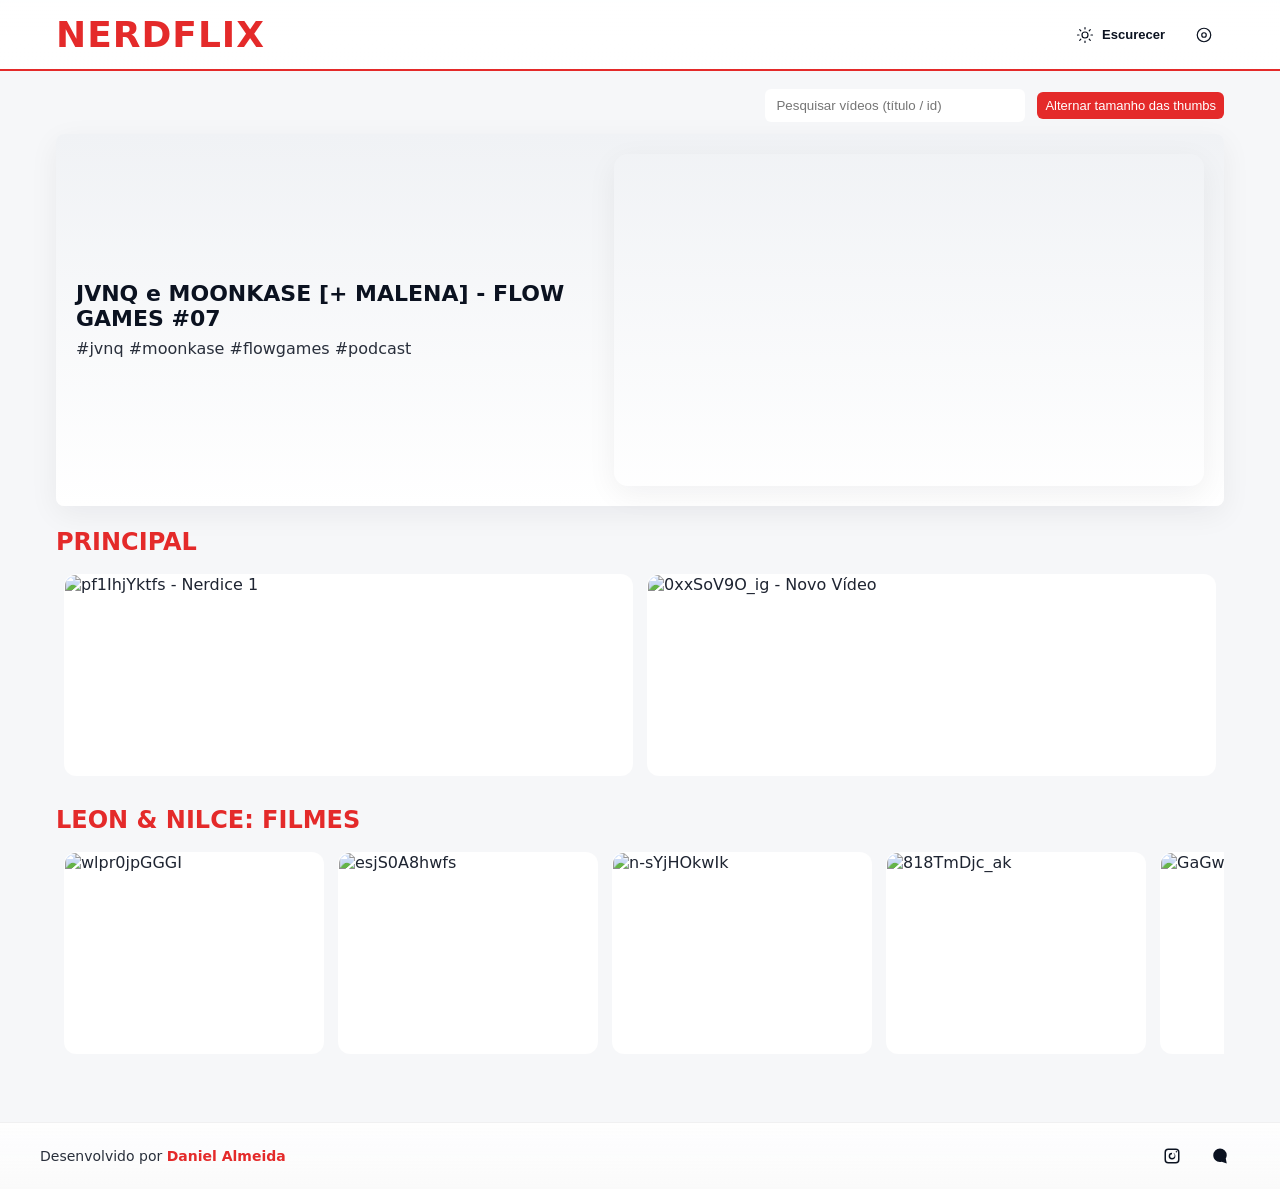
==== commit f91197b0: "Reset" ====
--- a/index.html
+++ b/index.html
@@ -8,9 +8,6 @@
 
   <!-- CSS -->
   <link rel="stylesheet" href="styles.css">
-
-  <!-- Supabase UMD (CDN) - IMPORTANTE: deve vir antes do script principal -->
-  <script src="https://cdn.jsdelivr.net/npm/@supabase/supabase-js@2/dist/umd/supabase.min.js" defer></script>
 
   <!-- JS -->
   <script src="script.js" defer></script>
@@ -44,8 +41,6 @@
             <circle cx="12" cy="12" r="3"></circle>
           </svg>
         </button>
-
-        <!-- Auth button injected by JS -->
       </div>
     </div>
   </header>
@@ -80,11 +75,11 @@
       <h3>PRINCIPAL</h3>
       <div class="categoria-videos" data-category="PRINCIPAL">
         <a class="thumb" href="#" data-video="https://www.youtube.com/embed/pf1IhjYktfs?rel=0" data-title="pf1IhjYktfs - Nerdice 1" tabindex="0">
-          <img loading="lazy" src="https://i.ytimg.com/vi/pf1IhjYktfs/hqdefault.jpg" alt="pf1IhjYktfs - Nerdice 1">
+          <img src="https://i.ytimg.com/vi/pf1IhjYktfs/hqdefault.jpg" alt="pf1IhjYktfs - Nerdice 1">
         </a>
 
         <a class="thumb" href="#" data-video="https://www.youtube.com/embed/0xxSoV9O_ig?rel=0" data-title="0xxSoV9O_ig - Novo Vídeo" tabindex="0">
-          <img loading="lazy" src="https://i.ytimg.com/vi/0xxSoV9O_ig/hqdefault.jpg" alt="0xxSoV9O_ig - Novo Vídeo">
+          <img src="https://i.ytimg.com/vi/0xxSoV9O_ig/hqdefault.jpg" alt="0xxSoV9O_ig - Novo Vídeo">
         </a>
       </div>
     </section>
@@ -94,35 +89,35 @@
       <h3>LEON &amp; NILCE: FILMES</h3>
       <div class="categoria-videos" data-category="LEON & NILCE: FILMES">
         <a class="thumb" href="#" data-video="https://www.youtube.com/embed/wlpr0jpGGGI?rel=0" data-title="wlpr0jpGGGI" tabindex="0">
-          <img loading="lazy" src="https://i.ytimg.com/vi/wlpr0jpGGGI/hqdefault.jpg" alt="wlpr0jpGGGI">
+          <img src="https://i.ytimg.com/vi/wlpr0jpGGGI/hqdefault.jpg" alt="wlpr0jpGGGI">
         </a>
 
         <a class="thumb" href="#" data-video="https://www.youtube.com/embed/esjS0A8hwfs?rel=0" data-title="esjS0A8hwfs" tabindex="0">
-          <img loading="lazy" src="https://i.ytimg.com/vi/esjS0A8hwfs/hqdefault.jpg" alt="esjS0A8hwfs">
+          <img src="https://i.ytimg.com/vi/esjS0A8hwfs/hqdefault.jpg" alt="esjS0A8hwfs">
         </a>
 
         <a class="thumb" href="#" data-video="https://www.youtube.com/embed/n-sYjHOkwIk?rel=0" data-title="n-sYjHOkwIk" tabindex="0">
-          <img loading="lazy" src="https://i.ytimg.com/vi/n-sYjHOkwIk/hqdefault.jpg" alt="n-sYjHOkwIk">
+          <img src="https://i.ytimg.com/vi/n-sYjHOkwIk/hqdefault.jpg" alt="n-sYjHOkwIk">
         </a>
 
         <a class="thumb" href="#" data-video="https://www.youtube.com/embed/818TmDjc_ak?rel=0" data-title="818TmDjc_ak" tabindex="0">
-          <img loading="lazy" src="https://i.ytimg.com/vi/818TmDjc_ak/hqdefault.jpg" alt="818TmDjc_ak">
+          <img src="https://i.ytimg.com/vi/818TmDjc_ak/hqdefault.jpg" alt="818TmDjc_ak">
         </a>
 
         <a class="thumb" href="#" data-video="https://www.youtube.com/embed/GaGwd-NXyGM?rel=0" data-title="GaGwd-NXyGM" tabindex="0">
-          <img loading="lazy" src="https://i.ytimg.com/vi/GaGwd-NXyGM/hqdefault.jpg" alt="GaGwd-NXyGM">
+          <img src="https://i.ytimg.com/vi/GaGwd-NXyGM/hqdefault.jpg" alt="GaGwd-NXyGM">
         </a>
 
         <a class="thumb" href="#" data-video="https://www.youtube.com/embed/VRSyYcPRws0?rel=0" data-title="VRSyYcPRws0" tabindex="0">
-          <img loading="lazy" src="https://i.ytimg.com/vi/VRSyYcPRws0/hqdefault.jpg" alt="VRSyYcPRws0">
+          <img src="https://i.ytimg.com/vi/VRSyYcPRws0/hqdefault.jpg" alt="VRSyYcPRws0">
         </a>
 
         <a class="thumb" href="#" data-video="https://www.youtube.com/embed/FedBr0CyAlE?rel=0" data-title="FedBr0CyAlE" tabindex="0">
-          <img loading="lazy" src="https://i.ytimg.com/vi/FedBr0CyAlE/hqdefault.jpg" alt="FedBr0CyAlE">
+          <img src="https://i.ytimg.com/vi/FedBr0CyAlE/hqdefault.jpg" alt="FedBr0CyAlE">
         </a>
 
         <a class="thumb" href="#" data-video="https://www.youtube.com/embed/fJYkXmAdkrQ?rel=0" data-title="fJYkXmAdkrQ" tabindex="0">
-          <img loading="lazy" src="https://i.ytimg.com/vi/fJYkXmAdkrQ/hqdefault.jpg" alt="fJYkXmAdkrQ">
+          <img src="https://i.ytimg.com/vi/fJYkXmAdkrQ/hqdefault.jpg" alt="fJYkXmAdkrQ">
         </a>
 
         <div class="playlist-button-wrap" aria-hidden="false">
@@ -161,41 +156,6 @@
     </div>
   </div>
 
-  <!-- AUTH MODAL (inserido no final do body) -->
-  <div id="authModal" class="palette-modal auth-modal" role="dialog" aria-hidden="true" tabindex="-1" style="display:none;">
-    <div class="palette-overlay auth-overlay" data-action="close"></div>
-
-    <div class="palette-panel auth-panel" role="document" style="width: min(420px, calc(100% - 36px));">
-      <header class="palette-header">
-        <h2 id="authModalTitle">Entrar / Criar conta</h2>
-        <button id="closeAuthModal" class="modal-close" aria-label="Fechar autenticação">✕</button>
-      </header>
-
-      <div class="palette-body">
-        <form id="signupForm" style="margin-bottom:12px;">
-          <label class="palette-desc">Criar conta (email)</label>
-          <input id="signupEmail" type="email" placeholder="seu@email.com" required style="width:100%;padding:8px;margin:8px 0;border-radius:6px;border:1px solid rgba(255,255,255,0.04);background:var(--input-bg);color:var(--text)"/>
-          <input id="signupPassword" type="password" placeholder="Senha (mín 6)" minlength="6" required style="width:100%;padding:8px;margin-bottom:8px;border-radius:6px;border:1px solid rgba(255,255,255,0.04);background:var(--input-bg);color:var(--text)"/>
-          <button type="submit" class="btn" style="width:100%;">Criar conta</button>
-        </form>
-
-        <hr style="border:none;border-top:1px solid rgba(255,255,255,0.04);margin:12px 0">
-
-        <form id="loginForm">
-          <label class="palette-desc">Entrar</label>
-          <input id="loginEmail" type="email" placeholder="email" required style="width:100%;padding:8px;margin:8px 0;border-radius:6px;border:1px solid rgba(255,255,255,0.04);background:var(--input-bg);color:var(--text)"/>
-          <input id="loginPassword" type="password" placeholder="senha" required style="width:100%;padding:8px;margin-bottom:8px;border-radius:6px;border:1px solid rgba(255,255,255,0.04);background:var(--input-bg);color:var(--text)"/>
-          <button type="submit" class="btn" style="width:100%;">Entrar</button>
-        </form>
-      </div>
-
-      <footer class="palette-footer" style="justify-content:space-between;">
-        <button id="logoutBtn" class="btn small" style="display:none;">Sair</button>
-        <div id="authMsg" aria-live="polite" style="color:var(--muted-text);font-size:13px;"></div>
-      </footer>
-    </div>
-  </div>
-
   <!-- RODAPÉ -->
   <footer class="site-footer">
     <div class="footer-inner">
--- a/styles.css
+++ b/styles.css
@@ -337,10 +337,3 @@
 
 /* ensure modal still sits above scanlines but below banner */
 .palette-modal { z-index: 80; }
-
-/* ========== AUTH modal specifics ========== */
-.auth-modal .auth-panel { max-width:420px; }
-.auth-overlay { background: rgba(0,0,0,0.65); }
-.auth-panel input { background: var(--input-bg); color: var(--text); border-radius:6px; padding:8px; border:1px solid rgba(255,255,255,0.04); width:100%; margin:6px 0; }
-.auth-panel .btn { width:100%; }
-.auth-panel .palette-desc { margin-bottom:6px; display:block; color:var(--muted-text); }
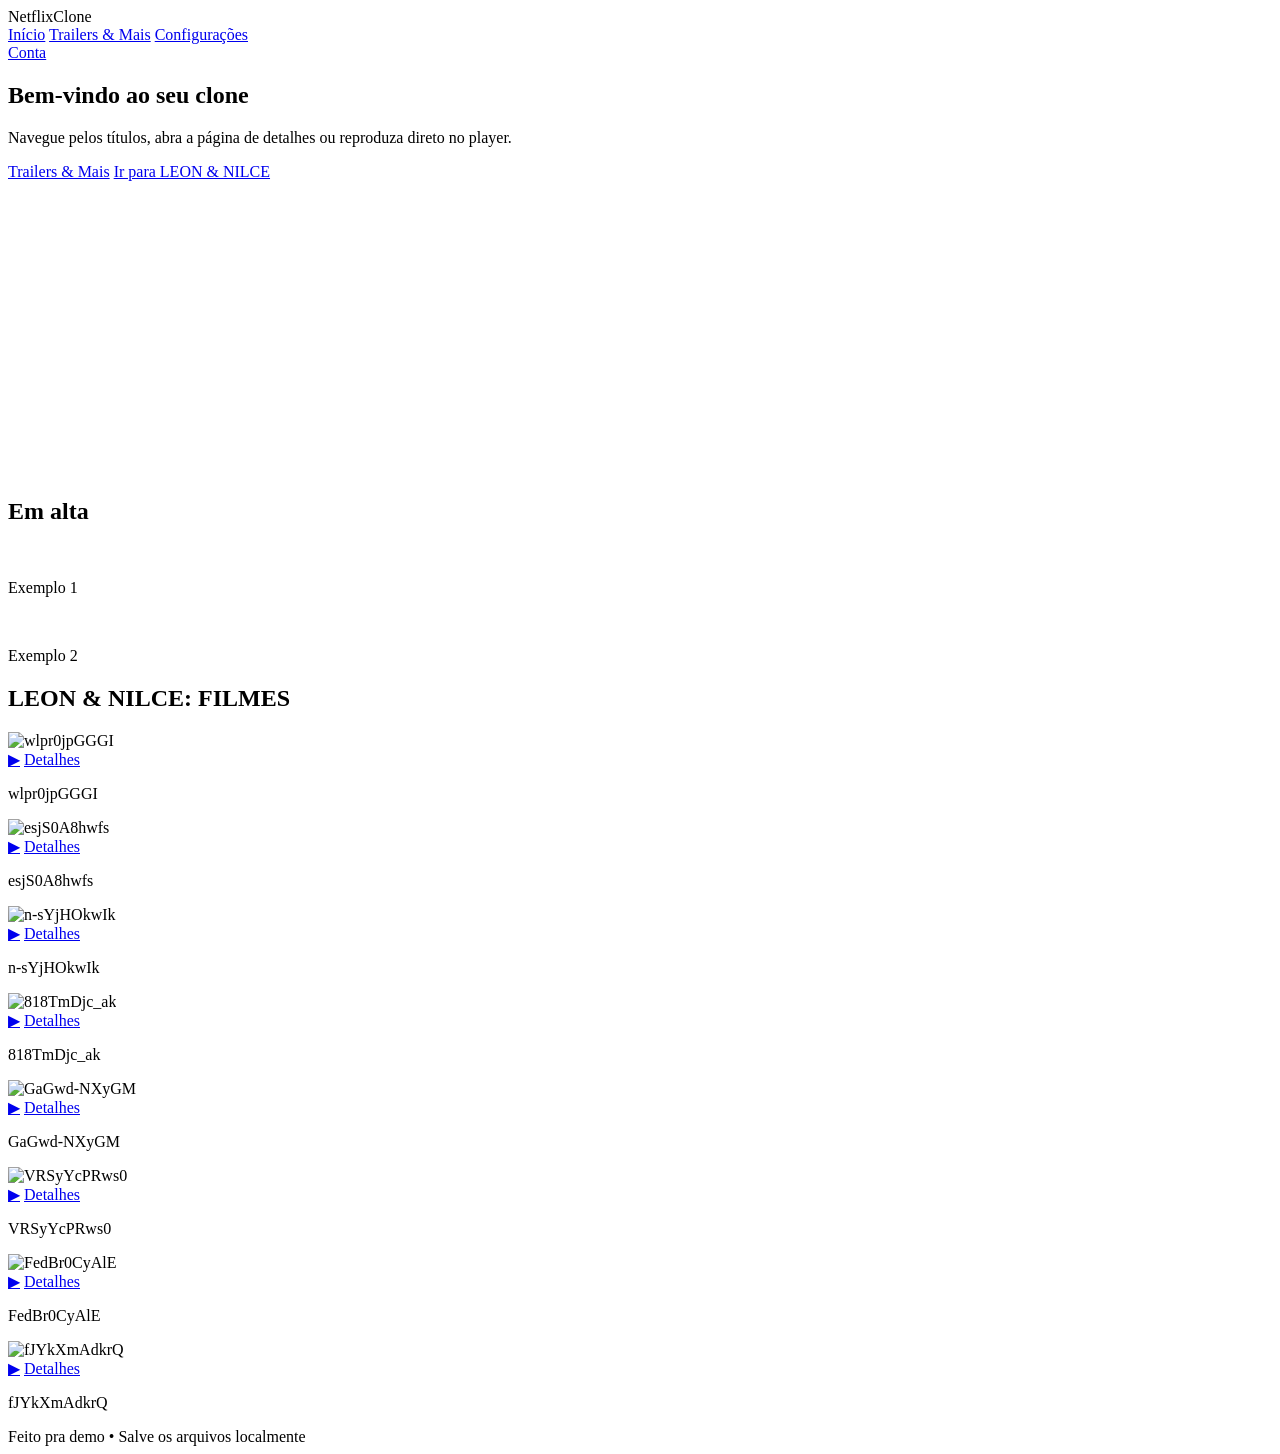
==== commit 51bf858a: "teste" ====
--- a/index.html
+++ b/index.html
@@ -1,178 +1,123 @@
 <!DOCTYPE html>
-<html lang="pt-BR" data-theme="dark">
+<html lang="pt-BR" class="dark">
 <head>
   <meta charset="utf-8" />
-  <meta name="viewport" content="width=device-width, initial-scale=1" />
-  <link rel="shortcut icon" href="Assets/e9884007598e2e329d53bb448ede4084.jpg">
-  <title>NerdFlix</title>
-
-  <!-- CSS -->
-  <link rel="stylesheet" href="styles.css">
-
-  <!-- JS -->
-  <script src="script.js" defer></script>
+  <meta name="viewport" content="width=device-width,initial-scale=1" />
+  <title>NetflixClone — Início</title>
+  <script src="https://cdn.tailwindcss.com"></script>
+  <link href="https://fonts.googleapis.com/css2?family=Material+Symbols+Outlined" rel="stylesheet" />
+  <style>
+    .material-symbols-outlined { font-variation-settings: 'FILL' 0, 'wght' 400, 'GRAD' 0, 'opsz' 24; }
+  </style>
 </head>
-<body>
-  <header>
-    <div class="header-inner">
-      <h1>NERDFLIX</h1>
-
-      <!-- Header actions: theme toggle + open color modal -->
-      <div class="header-actions">
-        <button id="themeToggle" class="theme-toggle" aria-pressed="false" aria-label="Alternar tema (claro / escuro)" title="Alternar tema">
-          <span class="icon" aria-hidden="true">
-            <svg class="icon-sun" viewBox="0 0 24 24" width="18" height="18" fill="none" stroke="currentColor" stroke-width="1.6" stroke-linecap="round" stroke-linejoin="round">
-              <circle cx="12" cy="12" r="4"></circle>
-              <path d="M12 2v2m0 16v2M4.93 4.93l1.41 1.41M17.66 17.66l1.41 1.41M2 12h2m16 0h2M4.93 19.07l1.41-1.41M17.66 6.34l1.41-1.41"/>
-            </svg>
-
-            <svg class="icon-moon" viewBox="0 0 24 24" width="18" height="18" fill="none" stroke="currentColor" stroke-width="1.6" stroke-linecap="round" stroke-linejoin="round" style="display:none">
-              <path d="M21 12.79A9 9 0 1 1 11.21 3 7 7 0 0 0 21 12.79z"></path>
-            </svg>
-          </span>
-
-          <span class="label">Clarear</span>
-        </button>
-
-        <!-- COLOR MODAL OPEN button -->
-        <button id="openPaletteModal" class="color-cycle" aria-haspopup="dialog" aria-controls="paletteModal" aria-label="Abrir seletor de paletas" title="Escolher paleta de cores">
-          <svg viewBox="0 0 24 24" width="18" height="18" aria-hidden="true" fill="none" stroke="currentColor" stroke-width="1.6" stroke-linecap="round" stroke-linejoin="round">
-            <path d="M12 3a9 9 0 1 0 9 9A9 9 0 0 0 12 3z"></path>
-            <circle cx="12" cy="12" r="3"></circle>
-          </svg>
-        </button>
-      </div>
+<body class="bg-background-light dark:bg-[#0f0f0f] text-white font-sans">
+  <!-- Top nav -->
+  <header class="flex items-center justify-between p-4 bg-gradient-to-b from-black/60 to-transparent">
+    <div class="flex items-center gap-4">
+      <div class="text-primary text-2xl font-bold">NetflixClone</div>
+      <nav class="hidden md:flex gap-4">
+        <a href="index.html" class="text-sm">Início</a>
+        <a href="detalhes.html" class="text-sm">Trailers &amp; Mais</a>
+        <a href="config.html" class="text-sm">Configurações</a>
+      </nav>
+    </div>
+    <div class="flex items-center gap-3">
+      <a href="config.html" class="text-sm opacity-80 hover:opacity-100">Conta</a>
     </div>
   </header>
 
-  <main class="container">
-
-    <!-- CONTROLES (search + toggle size) -->
-    <div class="controls">
-      <input id="search" type="search" placeholder="Pesquisar vídeos (título / id)" aria-label="Pesquisar vídeos">
-      <button id="toggleSize" class="btn small">Alternar tamanho das thumbs</button>
-    </div>
-
-    <!-- CHAMADA / PLAYER PRINCIPAL -->
-    <section class="chamada">
-      <div class="chamada-texto">
-        <h2 id="main-title">JVNQ e MOONKASE [+ MALENA] - FLOW GAMES #07</h2>
-        <p id="main-desc">#jvnq #moonkase #flowgames #podcast</p>
-      </div>
-
-      <div class="player-wrap">
-        <iframe id="mainPlayer"
-                src="https://www.youtube.com/embed/PSHSFlos6Ag?rel=0"
-                title="Player principal"
-                frameborder="0"
-                allow="accelerometer; autoplay; clipboard-write; encrypted-media; gyroscope; picture-in-picture; web-share"
-                allowfullscreen></iframe>
+  <main class="max-w-6xl mx-auto p-4">
+    <!-- Hero -->
+    <section class="relative pb-8">
+      <div class="rounded-xl overflow-hidden bg-cover bg-center" style="background-image: url('https://images.unsplash.com/photo-1524985069026-dd778a71c7b4?q=80&w=1920&auto=format&fit=crop'); min-height: 44vh;">
+        <div class="bg-gradient-to-t from-black/80 to-transparent p-8 h-full flex flex-col justify-end">
+          <h1 class="text-4xl font-extrabold">Bem-vindo ao seu clone</h1>
+          <p class="text-gray-300 max-w-2xl mt-2">Navegue pelos títulos, abra a página de detalhes ou reproduza direto no player.</p>
+          <div class="mt-4 flex gap-3">
+            <a href="detalhes.html" class="bg-white text-black px-4 py-2 rounded font-semibold">Trailers &amp; Mais</a>
+            <a href="#leon-nilce-filmes" class="bg-white/20 px-4 py-2 rounded hover:bg-white/30">Ir para LEON &amp; NILCE</a>
+          </div>
+        </div>
       </div>
     </section>
 
-    <!-- SEÇÃO 1 -->
-    <section class="categoria" id="principal">
-      <h3>PRINCIPAL</h3>
-      <div class="categoria-videos" data-category="PRINCIPAL">
-        <a class="thumb" href="#" data-video="https://www.youtube.com/embed/pf1IhjYktfs?rel=0" data-title="pf1IhjYktfs - Nerdice 1" tabindex="0">
-          <img src="https://i.ytimg.com/vi/pf1IhjYktfs/hqdefault.jpg" alt="pf1IhjYktfs - Nerdice 1">
-        </a>
-
-        <a class="thumb" href="#" data-video="https://www.youtube.com/embed/0xxSoV9O_ig?rel=0" data-title="0xxSoV9O_ig - Novo Vídeo" tabindex="0">
-          <img src="https://i.ytimg.com/vi/0xxSoV9O_ig/hqdefault.jpg" alt="0xxSoV9O_ig - Novo Vídeo">
-        </a>
+    <!-- Outras seções (exemplos curtos) -->
+    <section class="mb-8">
+      <h2 class="text-xl font-bold mb-2">Em alta</h2>
+      <div class="flex gap-4 overflow-x-auto py-2">
+        <!-- cards estáticos (só visual) -->
+        <div class="min-w-[160px]">
+          <img src="https://i.ytimg.com/vi/wlpr0jpGGGI/hqdefault.jpg" alt="" class="rounded-lg w-full" />
+          <p class="text-sm mt-1">Exemplo 1</p>
+        </div>
+        <div class="min-w-[160px]">
+          <img src="https://i.ytimg.com/vi/esjS0A8hwfs/hqdefault.jpg" alt="" class="rounded-lg w-full" />
+          <p class="text-sm mt-1">Exemplo 2</p>
+        </div>
       </div>
     </section>
 
-    <!-- SEÇÃO 2 -->
-    <section class="categoria" id="leon-nilce-filmes">
-      <h3>LEON &amp; NILCE: FILMES</h3>
-      <div class="categoria-videos" data-category="LEON & NILCE: FILMES">
-        <a class="thumb" href="#" data-video="https://www.youtube.com/embed/wlpr0jpGGGI?rel=0" data-title="wlpr0jpGGGI" tabindex="0">
-          <img src="https://i.ytimg.com/vi/wlpr0jpGGGI/hqdefault.jpg" alt="wlpr0jpGGGI">
-        </a>
-
-        <a class="thumb" href="#" data-video="https://www.youtube.com/embed/esjS0A8hwfs?rel=0" data-title="esjS0A8hwfs" tabindex="0">
-          <img src="https://i.ytimg.com/vi/esjS0A8hwfs/hqdefault.jpg" alt="esjS0A8hwfs">
-        </a>
-
-        <a class="thumb" href="#" data-video="https://www.youtube.com/embed/n-sYjHOkwIk?rel=0" data-title="n-sYjHOkwIk" tabindex="0">
-          <img src="https://i.ytimg.com/vi/n-sYjHOkwIk/hqdefault.jpg" alt="n-sYjHOkwIk">
-        </a>
-
-        <a class="thumb" href="#" data-video="https://www.youtube.com/embed/818TmDjc_ak?rel=0" data-title="818TmDjc_ak" tabindex="0">
-          <img src="https://i.ytimg.com/vi/818TmDjc_ak/hqdefault.jpg" alt="818TmDjc_ak">
-        </a>
-
-        <a class="thumb" href="#" data-video="https://www.youtube.com/embed/GaGwd-NXyGM?rel=0" data-title="GaGwd-NXyGM" tabindex="0">
-          <img src="https://i.ytimg.com/vi/GaGwd-NXyGM/hqdefault.jpg" alt="GaGwd-NXyGM">
-        </a>
-
-        <a class="thumb" href="#" data-video="https://www.youtube.com/embed/VRSyYcPRws0?rel=0" data-title="VRSyYcPRws0" tabindex="0">
-          <img src="https://i.ytimg.com/vi/VRSyYcPRws0/hqdefault.jpg" alt="VRSyYcPRws0">
-        </a>
-
-        <a class="thumb" href="#" data-video="https://www.youtube.com/embed/FedBr0CyAlE?rel=0" data-title="FedBr0CyAlE" tabindex="0">
-          <img src="https://i.ytimg.com/vi/FedBr0CyAlE/hqdefault.jpg" alt="FedBr0CyAlE">
-        </a>
-
-        <a class="thumb" href="#" data-video="https://www.youtube.com/embed/fJYkXmAdkrQ?rel=0" data-title="fJYkXmAdkrQ" tabindex="0">
-          <img src="https://i.ytimg.com/vi/fJYkXmAdkrQ/hqdefault.jpg" alt="fJYkXmAdkrQ">
-        </a>
-
-        <div class="playlist-button-wrap" aria-hidden="false">
-          <a class="playlist-button"
-             href="https://youtube.com/playlist?list=PLYEd-7fnFtjX4xfwKcR2SkQGrRuoIipIA&si=AjQVj7qKSJm-U87U"
-             target="_blank" rel="noopener noreferrer">
-            Ver playlist completa
-          </a>
+    <!-- === SEÇÃO SOLICITADA: LEON & NILCE: FILMES === -->
+    <section id="leon-nilce-filmes" class="mb-12">
+      <h2 class="text-2xl font-bold mb-3">LEON &amp; NILCE: FILMES</h2>
+      <div class="flex gap-4 overflow-x-auto py-2">
+        <!-- Each thumbnail links to player.html?vid=VIDEO_ID and to detalhes.html?vid=VIDEO_ID via overlay buttons -->
+        <div class="flex gap-3">
+          <!-- repeated items -->
+          <template id="thumb-template">
+            <div class="min-w-[240px]">
+              <div class="relative rounded-lg overflow-hidden group">
+                <img class="w-full aspect-video object-cover" src="" alt="" data-id="thumb-img" />
+                <div class="absolute inset-0 bg-black/30 opacity-0 group-hover:opacity-100 transition flex items-center justify-center gap-3">
+                  <a class="play-btn px-3 py-2 bg-white text-black rounded" href="#">▶</a>
+                  <a class="info-btn px-3 py-2 bg-white/30 rounded text-white border border-white/20" href="#">Detalhes</a>
+                </div>
+              </div>
+              <p class="text-sm mt-2 text-gray-200" data-id="thumb-title"></p>
+            </div>
+          </template>
         </div>
       </div>
     </section>
   </main>
 
-  <!-- PALETTE MODAL -->
-  <div id="paletteModal" class="palette-modal" role="dialog" aria-modal="true" aria-labelledby="paletteModalTitle" aria-hidden="true" tabindex="-1">
-    <div class="palette-overlay" data-action="close"></div>
+  <footer class="p-4 text-center text-sm text-gray-400">Feito pra demo • Salve os arquivos localmente</footer>
 
-    <div class="palette-panel" role="document">
-      <header class="palette-header">
-        <h2 id="paletteModalTitle">Escolher paleta de cores</h2>
-        <button id="closePaletteModal" class="modal-close" aria-label="Fechar seletor">✕</button>
-      </header>
+  <script>
+    // Lista dos vídeos que você enviou (IDs e títulos simples)
+    const videos = [
+      { id: "wlpr0jpGGGI", title: "wlpr0jpGGGI" },
+      { id: "esjS0A8hwfs", title: "esjS0A8hwfs" },
+      { id: "n-sYjHOkwIk", title: "n-sYjHOkwIk" },
+      { id: "818TmDjc_ak", title: "818TmDjc_ak" },
+      { id: "GaGwd-NXyGM", title: "GaGwd-NXyGM" },
+      { id: "VRSyYcPRws0", title: "VRSyYcPRws0" },
+      { id: "FedBr0CyAlE", title: "FedBr0CyAlE" },
+      { id: "fJYkXmAdkrQ", title: "fJYkXmAdkrQ" }
+    ];
 
-      <div class="palette-body">
-        <p class="palette-intro">Clique em uma paleta para aplicar — sua escolha será salva.</p>
+    // Renderizar thumbnails dinamicamente
+    const container = document.querySelector("#leon-nilce-filmes .flex > div");
+    const tpl = document.getElementById("thumb-template");
+    videos.forEach(v => {
+      const clone = tpl.content.cloneNode(true);
+      const img = clone.querySelector("[data-id='thumb-img']");
+      const title = clone.querySelector("[data-id='thumb-title']");
+      const play = clone.querySelector(".play-btn");
+      const info = clone.querySelector(".info-btn");
 
-        <div id="paletteList" class="palette-list" role="list" aria-label="Paletas disponíveis">
-          <!-- itens preenchidos via JS -->
-        </div>
-      </div>
+      img.src = `https://i.ytimg.com/vi/${v.id}/hqdefault.jpg`;
+      img.alt = v.title;
+      title.textContent = v.title;
 
-      <footer class="palette-footer">
-        <button id="applyPaletteBtn" class="btn">Aplicar e fechar</button>
-        <button id="resetPaletteBtn" class="btn small" title="Restaurar padrão">Restaurar padrão</button>
-      </footer>
-    </div>
-  </div>
+      // play -> player.html?vid=ID
+      play.href = `player.html?vid=${encodeURIComponent(v.id)}`;
 
-  <!-- RODAPÉ -->
-  <footer class="site-footer">
-    <div class="footer-inner">
-      <div class="footer-left">
-        <span class="made-by">Desenvolvido por <strong>Daniel Almeida</strong></span>
-      </div>
+      // info -> detalhes.html?vid=ID
+      info.href = `detalhes.html?vid=${encodeURIComponent(v.id)}`;
 
-      <div class="footer-right">
-        <a class="social-link" href="https://www.instagram.com/nadiel1803" target="_blank" rel="noopener noreferrer" aria-label="Instagram">
-          <svg viewBox="0 0 24 24" width="18" height="18" aria-hidden="true"><path fill="currentColor" d="M7 2h10a5 5 0 0 1 5 5v10a5 5 0 0 1-5 5H7a5 5 0 0 1-5-5V7a5 5 0 0 1 5-5zm0 2a3 3 0 0 0-3 3v10a3 3 0 0 0 3 3h10a3 3 0 0 0 3-3V7a3 3 0 0 0-3-3H7zm5 3.5a4.5 4.5 0 1 1 0 9 4.5 4.5 0 0 1 0-9zm0 2a2.5 2.5 0 1 0 .001 5.001A2.5 2.5 0 0 0 12 7.5zM18.7 6.3a.9.9 0 1 1-1.8 0 .9.9 0 0 1 1.8 0z"/></svg>
-        </a>
-
-        <a class="social-link" href="https://www.threads.com/@nadiel1803" target="_blank" rel="noopener noreferrer" aria-label="Threads">
-          <svg viewBox="0 0 24 24" width="18" height="18" aria-hidden="true"><path fill="currentColor" d="M12 2a9 9 0 0 0-9 9c0 4.97 4.03 9 9 9 .77 0 1.52-.1 2.24-.3L21 22l-1.3-6.76A8.98 8.98 0 0 0 21 11a9 9 0 0 0-9-9zm-1 7v6l5 2 .6-3.1L11 9z"/></svg>
-        </a>
-      </div>
-    </div>
-  </footer>
+      container.appendChild(clone);
+    });
+  </script>
 </body>
 </html>
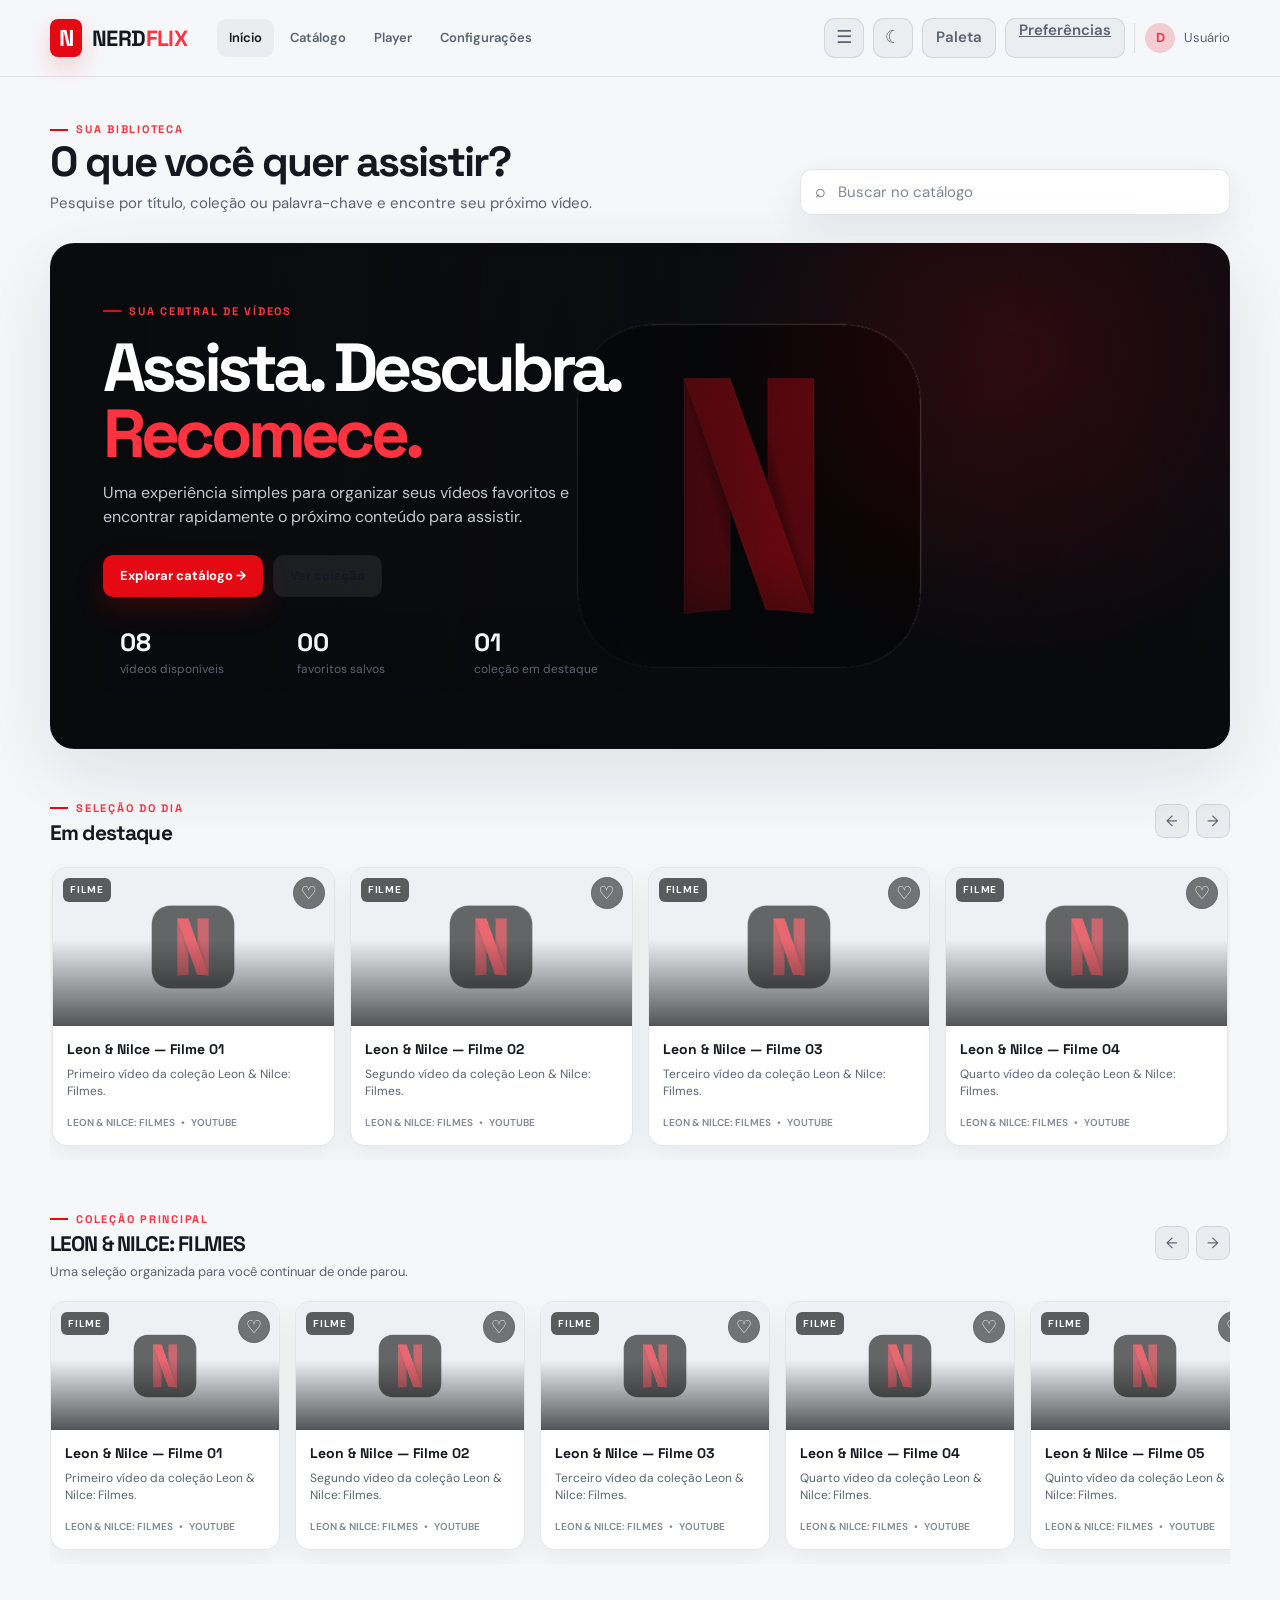
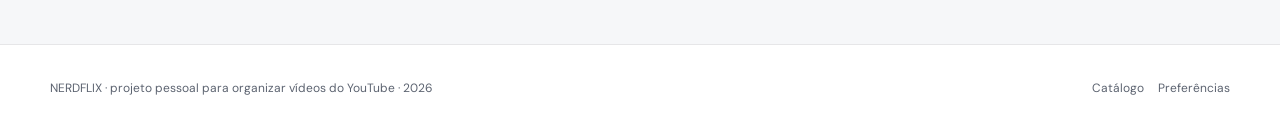
==== commit 2d1ba81c: "sdh" ====
--- a/index.html
+++ b/index.html
@@ -1,123 +1,39 @@
-<!DOCTYPE html>
-<html lang="pt-BR" class="dark">
-<head>
-  <meta charset="utf-8" />
-  <meta name="viewport" content="width=device-width,initial-scale=1" />
-  <title>NetflixClone — Início</title>
-  <script src="https://cdn.tailwindcss.com"></script>
-  <link href="https://fonts.googleapis.com/css2?family=Material+Symbols+Outlined" rel="stylesheet" />
-  <style>
-    .material-symbols-outlined { font-variation-settings: 'FILL' 0, 'wght' 400, 'GRAD' 0, 'opsz' 24; }
-  </style>
-</head>
-<body class="bg-background-light dark:bg-[#0f0f0f] text-white font-sans">
-  <!-- Top nav -->
-  <header class="flex items-center justify-between p-4 bg-gradient-to-b from-black/60 to-transparent">
-    <div class="flex items-center gap-4">
-      <div class="text-primary text-2xl font-bold">NetflixClone</div>
-      <nav class="hidden md:flex gap-4">
-        <a href="index.html" class="text-sm">Início</a>
-        <a href="detalhes.html" class="text-sm">Trailers &amp; Mais</a>
-        <a href="config.html" class="text-sm">Configurações</a>
-      </nav>
-    </div>
-    <div class="flex items-center gap-3">
-      <a href="config.html" class="text-sm opacity-80 hover:opacity-100">Conta</a>
-    </div>
-  </header>
-
-  <main class="max-w-6xl mx-auto p-4">
-    <!-- Hero -->
-    <section class="relative pb-8">
-      <div class="rounded-xl overflow-hidden bg-cover bg-center" style="background-image: url('https://images.unsplash.com/photo-1524985069026-dd778a71c7b4?q=80&w=1920&auto=format&fit=crop'); min-height: 44vh;">
-        <div class="bg-gradient-to-t from-black/80 to-transparent p-8 h-full flex flex-col justify-end">
-          <h1 class="text-4xl font-extrabold">Bem-vindo ao seu clone</h1>
-          <p class="text-gray-300 max-w-2xl mt-2">Navegue pelos títulos, abra a página de detalhes ou reproduza direto no player.</p>
-          <div class="mt-4 flex gap-3">
-            <a href="detalhes.html" class="bg-white text-black px-4 py-2 rounded font-semibold">Trailers &amp; Mais</a>
-            <a href="#leon-nilce-filmes" class="bg-white/20 px-4 py-2 rounded hover:bg-white/30">Ir para LEON &amp; NILCE</a>
-          </div>
-        </div>
-      </div>
-    </section>
-
-    <!-- Outras seções (exemplos curtos) -->
-    <section class="mb-8">
-      <h2 class="text-xl font-bold mb-2">Em alta</h2>
-      <div class="flex gap-4 overflow-x-auto py-2">
-        <!-- cards estáticos (só visual) -->
-        <div class="min-w-[160px]">
-          <img src="https://i.ytimg.com/vi/wlpr0jpGGGI/hqdefault.jpg" alt="" class="rounded-lg w-full" />
-          <p class="text-sm mt-1">Exemplo 1</p>
-        </div>
-        <div class="min-w-[160px]">
-          <img src="https://i.ytimg.com/vi/esjS0A8hwfs/hqdefault.jpg" alt="" class="rounded-lg w-full" />
-          <p class="text-sm mt-1">Exemplo 2</p>
-        </div>
-      </div>
-    </section>
-
-    <!-- === SEÇÃO SOLICITADA: LEON & NILCE: FILMES === -->
-    <section id="leon-nilce-filmes" class="mb-12">
-      <h2 class="text-2xl font-bold mb-3">LEON &amp; NILCE: FILMES</h2>
-      <div class="flex gap-4 overflow-x-auto py-2">
-        <!-- Each thumbnail links to player.html?vid=VIDEO_ID and to detalhes.html?vid=VIDEO_ID via overlay buttons -->
-        <div class="flex gap-3">
-          <!-- repeated items -->
-          <template id="thumb-template">
-            <div class="min-w-[240px]">
-              <div class="relative rounded-lg overflow-hidden group">
-                <img class="w-full aspect-video object-cover" src="" alt="" data-id="thumb-img" />
-                <div class="absolute inset-0 bg-black/30 opacity-0 group-hover:opacity-100 transition flex items-center justify-center gap-3">
-                  <a class="play-btn px-3 py-2 bg-white text-black rounded" href="#">▶</a>
-                  <a class="info-btn px-3 py-2 bg-white/30 rounded text-white border border-white/20" href="#">Detalhes</a>
-                </div>
-              </div>
-              <p class="text-sm mt-2 text-gray-200" data-id="thumb-title"></p>
-            </div>
-          </template>
-        </div>
-      </div>
-    </section>
-  </main>
-
-  <footer class="p-4 text-center text-sm text-gray-400">Feito pra demo • Salve os arquivos localmente</footer>
-
-  <script>
-    // Lista dos vídeos que você enviou (IDs e títulos simples)
-    const videos = [
-      { id: "wlpr0jpGGGI", title: "wlpr0jpGGGI" },
-      { id: "esjS0A8hwfs", title: "esjS0A8hwfs" },
-      { id: "n-sYjHOkwIk", title: "n-sYjHOkwIk" },
-      { id: "818TmDjc_ak", title: "818TmDjc_ak" },
-      { id: "GaGwd-NXyGM", title: "GaGwd-NXyGM" },
-      { id: "VRSyYcPRws0", title: "VRSyYcPRws0" },
-      { id: "FedBr0CyAlE", title: "FedBr0CyAlE" },
-      { id: "fJYkXmAdkrQ", title: "fJYkXmAdkrQ" }
-    ];
-
-    // Renderizar thumbnails dinamicamente
-    const container = document.querySelector("#leon-nilce-filmes .flex > div");
-    const tpl = document.getElementById("thumb-template");
-    videos.forEach(v => {
-      const clone = tpl.content.cloneNode(true);
-      const img = clone.querySelector("[data-id='thumb-img']");
-      const title = clone.querySelector("[data-id='thumb-title']");
-      const play = clone.querySelector(".play-btn");
-      const info = clone.querySelector(".info-btn");
-
-      img.src = `https://i.ytimg.com/vi/${v.id}/hqdefault.jpg`;
-      img.alt = v.title;
-      title.textContent = v.title;
-
-      // play -> player.html?vid=ID
-      play.href = `player.html?vid=${encodeURIComponent(v.id)}`;
-
-      // info -> detalhes.html?vid=ID
-      info.href = `detalhes.html?vid=${encodeURIComponent(v.id)}`;
-
-      container.appendChild(clone);
-    });
-  </script>
-</body>
-</html>
+<!doctype html>
+<html lang="pt-BR" data-theme="dark">
+<head>
+  <meta charset="utf-8">
+  <meta name="viewport" content="width=device-width, initial-scale=1">
+  <meta name="theme-color" content="#08090b">
+  <meta name="description" content="NERDFLIX — uma central pessoal para descobrir e assistir vídeos do YouTube.">
+  <title>NERDFLIX — Início</title>
+  <link rel="stylesheet" href="styles.css">
+  <script src="script.js" defer></script>
+</head>
+<body data-page="home">
+  <header class="site-header">
+    <div class="header-inner">
+      <a class="brand" href="index.html" aria-label="NERDFLIX — página inicial"><span class="brand-mark" aria-hidden="true">N</span><span class="brand-name">NERD<em>FLIX</em></span></a>
+      <nav class="main-nav" aria-label="Navegação principal"><a href="index.html" aria-current="page">Início</a><a href="detalhes.html">Catálogo</a><a href="player.html">Player</a><a href="config.html">Configurações</a></nav>
+      <div class="header-actions"><button class="icon-button menu-toggle" id="menuToggle" type="button" aria-label="Abrir menu" aria-expanded="false">☰</button><button class="icon-button" type="button" data-theme-toggle aria-label="Alternar tema" aria-pressed="false"><span data-theme-icon aria-hidden="true">☼</span></button><button class="ghost-button" id="openPalette" type="button">Paleta</button><a class="ghost-button" href="config.html">Preferências</a><div class="header-profile" aria-label="Perfil atual"><span class="profile-dot" aria-hidden="true">D</span><span data-profile-name>Usuário</span></div></div>
+    </div>
+    <nav class="mobile-nav" id="mobileNav" aria-label="Navegação móvel"><a href="index.html" aria-current="page">Início</a><a href="detalhes.html">Catálogo</a><a href="player.html">Player</a><a href="config.html">Configurações</a></nav>
+  </header>
+
+  <main class="page-shell">
+    <div class="page-intro"><div><span class="eyebrow">Sua biblioteca</span><h1>O que você quer assistir?</h1><p>Pesquise por título, coleção ou palavra-chave e encontre seu próximo vídeo.</p></div><label class="search-bar" for="homeSearch"><span aria-hidden="true">⌕</span><input id="homeSearch" type="search" placeholder="Buscar no catálogo" autocomplete="off"></label></div>
+    <section class="hero" aria-labelledby="hero-title"><div class="hero-content"><span class="eyebrow">Sua central de vídeos</span><h1 id="hero-title">Assista. Descubra. <span>Recomece.</span></h1><p>Uma experiência simples para organizar seus vídeos favoritos e encontrar rapidamente o próximo conteúdo para assistir.</p><div class="hero-actions"><a class="button button-primary" href="detalhes.html">Explorar catálogo →</a><a class="button button-secondary" href="#colecao">Ver coleção</a></div><div class="stats-strip" aria-label="Resumo do catálogo"><div class="stat"><strong>08</strong><span>vídeos disponíveis</span></div><div class="stat"><strong data-favorites-count>00</strong><span>favoritos salvos</span></div><div class="stat"><strong>01</strong><span>coleção em destaque</span></div></div></div></section>
+
+    <section class="section" aria-labelledby="featured-title"><div class="section-heading"><div><span class="eyebrow">Seleção do dia</span><h2 id="featured-title">Em destaque</h2></div><div class="section-heading-actions" aria-label="Controles de rolagem"><button class="scroll-button" type="button" data-scroll-target="featuredGrid" data-direction="left" aria-label="Rolar destaques para a esquerda">←</button><button class="scroll-button" type="button" data-scroll-target="featuredGrid" data-direction="right" aria-label="Rolar destaques para a direita">→</button></div></div><div class="card-rail" id="featuredGrid" aria-live="polite"></div></section>
+
+    <section class="section" id="colecao" aria-labelledby="collection-title"><div class="section-heading"><div><span class="eyebrow">Coleção principal</span><h2 id="collection-title">LEON &amp; NILCE: FILMES</h2><p>Uma seleção organizada para você continuar de onde parou.</p></div><div class="section-heading-actions"><button class="scroll-button" type="button" data-scroll-target="collectionGrid" data-direction="left" aria-label="Rolar coleção para a esquerda">←</button><button class="scroll-button" type="button" data-scroll-target="collectionGrid" data-direction="right" aria-label="Rolar coleção para a direita">→</button></div></div><div class="card-rail" id="collectionGrid" aria-live="polite"></div></section>
+
+    <section class="section" id="favoritesSection" aria-labelledby="favorites-title" hidden><div class="section-heading"><div><span class="eyebrow">Sua lista</span><h2 id="favorites-title">Favoritos</h2><p>Vídeos que você marcou para rever depois.</p></div></div><div class="card-grid" id="favoritesGrid"></div></section>
+
+    <section class="search-section" id="searchSection" aria-labelledby="search-results-title" hidden><div class="section-heading"><div><span class="eyebrow">Resultado rápido</span><h2 id="search-results-title">Resultados da busca</h2></div></div><div class="card-grid" id="searchResults"></div></section>
+  </main>
+
+  <footer class="site-footer"><div class="footer-inner"><p>NERDFLIX · projeto pessoal para organizar vídeos do YouTube · <span data-year>2026</span></p><div class="footer-links"><a href="detalhes.html">Catálogo</a><a href="config.html">Preferências</a></div></div></footer>
+
+  <div class="dialog" id="paletteModal" data-dialog hidden role="dialog" aria-modal="true" aria-labelledby="palette-title"><div class="dialog-panel"><div class="dialog-header"><div><span class="eyebrow">Personalização</span><h2 id="palette-title">Escolha sua paleta</h2><p>A alteração fica salva neste navegador.</p></div><button class="dialog-close" id="closePalette" type="button" aria-label="Fechar janela">×</button></div><div class="palette-list" id="paletteList"></div></div></div>
+</body>
+</html>
--- a/styles.css
+++ b/styles.css
@@ -0,0 +1,306 @@
+@import url('https://fonts.googleapis.com/css2?family=DM+Sans:wght@400;500;600;700&family=Space+Grotesk:wght@500;600;700&display=swap');
+
+:root {
+  --bg: #08090b;
+  --bg-raised: #101216;
+  --surface: #15171d;
+  --surface-strong: #1d2028;
+  --surface-soft: rgba(255,255,255,.055);
+  --text: #f6f7f9;
+  --text-muted: #9da3ae;
+  --text-dim: #6e7480;
+  --border: rgba(255,255,255,.09);
+  --border-strong: rgba(255,255,255,.16);
+  --accent: #e50914;
+  --accent-strong: #ff3340;
+  --accent-soft: rgba(229, 9, 20, .18);
+  --success: #4ade80;
+  --shadow: 0 24px 80px rgba(0,0,0,.28);
+  --shadow-soft: 0 12px 38px rgba(0,0,0,.16);
+  --radius-sm: 10px;
+  --radius-md: 16px;
+  --radius-lg: 24px;
+  --content: 1180px;
+  --ease-out: cubic-bezier(.23,1,.32,1);
+}
+
+html[data-theme='light'] {
+  --bg: #f6f7f9;
+  --bg-raised: #ffffff;
+  --surface: #ffffff;
+  --surface-strong: #eef0f4;
+  --surface-soft: rgba(11,18,32,.045);
+  --text: #151821;
+  --text-muted: #5c6370;
+  --text-dim: #818793;
+  --border: rgba(11,18,32,.1);
+  --border-strong: rgba(11,18,32,.18);
+  --shadow: 0 24px 80px rgba(11,18,32,.1);
+  --shadow-soft: 0 12px 38px rgba(11,18,32,.08);
+}
+
+* { box-sizing: border-box; }
+html { min-width: 320px; scroll-behavior: smooth; }
+body { min-height: 100vh; margin: 0; background: var(--bg); color: var(--text); font: 400 15px/1.55 'DM Sans', system-ui, sans-serif; -webkit-font-smoothing: antialiased; }
+body.dialog-open { overflow: hidden; }
+body::selection { background: var(--accent); color: #fff; }
+img { max-width: 100%; }
+a { color: inherit; }
+button, input, select { font: inherit; }
+button, a { -webkit-tap-highlight-color: transparent; }
+[hidden] { display: none !important; }
+.sr-only { position: absolute; width: 1px; height: 1px; padding: 0; margin: -1px; overflow: hidden; clip: rect(0, 0, 0, 0); white-space: nowrap; border: 0; }
+
+h1, h2, h3, p { margin-top: 0; }
+h1, h2, h3, .brand, .eyebrow { font-family: 'Space Grotesk', 'DM Sans', sans-serif; }
+button, a { transition: transform .18s var(--ease-out), background-color .18s ease, color .18s ease, border-color .18s ease, box-shadow .18s ease, opacity .18s ease; }
+button:focus-visible, a:focus-visible, input:focus-visible, select:focus-visible { outline: 3px solid var(--accent-strong); outline-offset: 3px; }
+
+.site-header { position: sticky; top: 0; z-index: 50; border-bottom: 1px solid var(--border); background: color-mix(in srgb, var(--bg) 84%, transparent); backdrop-filter: blur(18px); }
+.header-inner { width: min(var(--content), calc(100% - 40px)); min-height: 76px; margin: 0 auto; display: flex; align-items: center; gap: 30px; }
+.brand { display: inline-flex; align-items: center; gap: 10px; color: var(--text); text-decoration: none; font-weight: 700; letter-spacing: -.04em; white-space: nowrap; }
+.brand-mark { width: 32px; height: 38px; display: grid; place-items: center; border-radius: 8px; background: var(--accent); color: #fff; font-size: 23px; line-height: 1; box-shadow: 0 10px 24px var(--accent-soft); }
+.brand-name { font-size: 22px; }
+.brand-name em { color: var(--accent-strong); font-style: normal; }
+.main-nav { display: flex; align-items: center; gap: 4px; margin-right: auto; }
+.main-nav a, .mobile-nav a { padding: 9px 12px; border-radius: 9px; color: var(--text-muted); text-decoration: none; font-size: 13px; font-weight: 600; }
+.main-nav a:hover, .main-nav a[aria-current='page'], .mobile-nav a:hover, .mobile-nav a[aria-current='page'] { color: var(--text); background: var(--surface-soft); }
+.header-actions { display: flex; align-items: center; gap: 9px; }
+.header-profile { display: flex; align-items: center; gap: 9px; padding-left: 10px; border-left: 1px solid var(--border); color: var(--text-muted); font-size: 13px; }
+.profile-dot { width: 30px; height: 30px; display: grid; place-items: center; border-radius: 50%; background: var(--accent-soft); color: var(--accent-strong); font-weight: 700; }
+.menu-toggle { display: none; }
+.mobile-nav { display: none; width: min(var(--content), calc(100% - 40px)); margin: 0 auto; padding: 0 0 14px; gap: 4px; }
+.mobile-nav.is-open { display: grid; }
+
+.icon-button, .ghost-button, .favorite-button { border: 1px solid var(--border); background: var(--surface-soft); color: var(--text-muted); cursor: pointer; }
+.icon-button { width: 40px; height: 40px; display: grid; place-items: center; border-radius: 11px; font-size: 18px; }
+.icon-button:hover, .ghost-button:hover, .favorite-button:hover { color: var(--text); border-color: var(--border-strong); background: var(--surface-strong); transform: translateY(-2px); }
+.ghost-button { min-height: 40px; padding: 0 13px; border-radius: 10px; font-weight: 600; }
+
+.page-shell { width: min(var(--content), calc(100% - 40px)); margin: 0 auto; padding: 38px 0 80px; }
+.page-intro { display: flex; align-items: end; justify-content: space-between; gap: 20px; margin-bottom: 28px; }
+.page-intro h1 { margin-bottom: 8px; font-size: clamp(28px, 4vw, 42px); line-height: 1.08; letter-spacing: -.05em; }
+.page-intro p { max-width: 640px; margin-bottom: 0; color: var(--text-muted); }
+.eyebrow { display: inline-flex; align-items: center; gap: 8px; color: var(--accent-strong); font-size: 11px; font-weight: 700; letter-spacing: .16em; text-transform: uppercase; }
+.eyebrow::before { content: ''; width: 18px; height: 2px; background: var(--accent); }
+.section { margin-top: 44px; }
+.section-heading { display: flex; align-items: center; justify-content: space-between; gap: 16px; margin-bottom: 15px; }
+.section-heading h2 { margin-bottom: 0; font-size: 21px; letter-spacing: -.04em; }
+.section-heading p { margin: 2px 0 0; color: var(--text-muted); font-size: 13px; }
+.section-heading-actions { display: flex; align-items: center; gap: 7px; }
+.scroll-button { width: 34px; height: 34px; border: 1px solid var(--border); border-radius: 9px; background: var(--surface-soft); color: var(--text-muted); cursor: pointer; }
+.scroll-button:hover { border-color: var(--accent); color: var(--text); }
+
+.hero { position: relative; min-height: 475px; display: flex; align-items: end; overflow: hidden; border: 1px solid var(--border); border-radius: var(--radius-lg); background: linear-gradient(112deg, #16191f 0%, #0b0c10 68%); color: #f6f7f9; box-shadow: var(--shadow); }
+.hero::before { content: ''; position: absolute; inset: 0; background: radial-gradient(circle at 82% 22%, var(--accent-soft), transparent 30%), linear-gradient(90deg, rgba(8,9,11,.96) 0%, rgba(8,9,11,.72) 48%, rgba(8,9,11,.05) 100%), url('Assets/629764687ec76b82fb21fce2.png') right center / auto 100% no-repeat; opacity: .9; }
+.hero::after { content: ''; position: absolute; inset: auto 0 0; height: 38%; background: linear-gradient(0deg, rgba(8,9,11,.92), transparent); }
+.hero-content { position: relative; z-index: 1; max-width: 625px; padding: 52px; }
+.hero h1 { margin: 15px 0 14px; color: #fff; font-size: clamp(38px, 6vw, 68px); line-height: .97; letter-spacing: -.07em; }
+.hero h1 span { color: var(--accent-strong); }
+.hero p { max-width: 510px; margin-bottom: 25px; color: #c4c8d0; font-size: 16px; }
+.hero-actions { display: flex; align-items: center; flex-wrap: wrap; gap: 10px; }
+
+.button { min-height: 42px; display: inline-flex; align-items: center; justify-content: center; gap: 8px; padding: 0 16px; border: 1px solid transparent; border-radius: 10px; text-decoration: none; font-size: 13px; font-weight: 700; cursor: pointer; }
+.button:hover { transform: translateY(-2px); }
+.button:active, .icon-button:active, .ghost-button:active { transform: scale(.97); }
+.button-primary { background: var(--accent); color: #fff; box-shadow: 0 12px 28px var(--accent-soft); }
+.button-primary:hover { background: var(--accent-strong); }
+.button-secondary { border-color: var(--border-strong); background: rgba(255,255,255,.08); color: var(--text); }
+.button-secondary:hover { background: var(--surface-strong); }
+.button-ghost { border-color: var(--border); background: transparent; color: var(--text-muted); }
+
+.search-bar { position: relative; display: flex; align-items: center; gap: 10px; width: min(100%, 430px); min-height: 46px; padding: 0 14px; border: 1px solid var(--border); border-radius: 12px; background: var(--surface); color: var(--text-muted); box-shadow: var(--shadow-soft); }
+.search-bar span { font-size: 18px; }
+.search-bar input { width: 100%; border: 0; outline: 0; background: transparent; color: var(--text); }
+.search-bar input::placeholder { color: var(--text-dim); }
+
+.stats-strip { display: grid; grid-template-columns: repeat(3, 1fr); gap: 10px; margin-top: 15px; }
+.stat { min-height: 84px; display: flex; flex-direction: column; justify-content: center; padding: 14px 16px; border: 1px solid var(--border); border-radius: 14px; background: var(--surface-soft); }
+.stat strong { font: 700 25px/1 'Space Grotesk', sans-serif; }
+.stat span { margin-top: 5px; color: var(--text-muted); font-size: 12px; }
+
+.horizontal-rail { position: relative; }
+.card-rail { display: grid; grid-auto-flow: column; grid-auto-columns: minmax(230px, 1fr); gap: 15px; overflow-x: auto; padding: 3px 2px 14px; scroll-snap-type: x proximity; scrollbar-color: var(--accent) transparent; }
+.card-rail > .video-card { min-width: 0; scroll-snap-align: start; }
+.card-grid { display: grid; grid-template-columns: repeat(4, minmax(0, 1fr)); gap: 16px; }
+.video-card { overflow: hidden; border: 1px solid var(--border); border-radius: 15px; background: var(--surface); box-shadow: 0 10px 32px rgba(0,0,0,.06); }
+.video-card:hover { border-color: color-mix(in srgb, var(--accent) 62%, var(--border)); box-shadow: 0 18px 38px rgba(0,0,0,.16); transform: translateY(-4px); }
+.video-card-media { position: relative; aspect-ratio: 16 / 9; overflow: hidden; background: var(--surface-strong); }
+.video-card-media img { width: 100%; height: 100%; display: block; object-fit: cover; opacity: .88; transition: transform .35s var(--ease-out), opacity .25s ease, filter .25s ease; }
+.video-card:hover .video-card-media img { opacity: 1; transform: scale(1.06); }
+.video-card-media img.image-fallback { object-fit: contain; padding: 18px; opacity: .58; }
+.video-card-shade { position: absolute; inset: 0; background: linear-gradient(0deg, rgba(0,0,0,.65), transparent 55%); pointer-events: none; }
+.video-card-badge { position: absolute; top: 10px; left: 10px; display: inline-flex; padding: 4px 7px; border-radius: 6px; background: rgba(0,0,0,.62); color: #fff; font-size: 10px; font-weight: 700; letter-spacing: .08em; text-transform: uppercase; }
+.video-card-actions { position: absolute; inset: auto 10px 10px; display: flex; align-items: center; gap: 7px; opacity: 0; transform: translateY(6px); transition: opacity .2s ease, transform .2s var(--ease-out); }
+.video-card:hover .video-card-actions, .video-card:focus-within .video-card-actions { opacity: 1; transform: translateY(0); }
+.card-play, .card-info { display: inline-flex; align-items: center; justify-content: center; min-height: 32px; padding: 0 10px; border-radius: 8px; text-decoration: none; font-size: 11px; font-weight: 700; }
+.card-play { width: 34px; padding: 0; background: #fff; color: #111; }
+.card-info { border: 1px solid rgba(255,255,255,.28); background: rgba(0,0,0,.38); color: #fff; }
+.favorite-button { position: absolute; top: 9px; right: 9px; width: 32px; height: 32px; display: grid; place-items: center; border-radius: 50%; background: rgba(0,0,0,.52); color: #fff; font-size: 18px; line-height: 1; }
+.favorite-button.is-active { background: var(--accent); border-color: var(--accent-strong); }
+.video-card-content { padding: 13px 14px 15px; }
+.video-card-content h3 { overflow: hidden; margin: 0 0 5px; font-size: 14px; white-space: nowrap; text-overflow: ellipsis; }
+.video-card-content p { display: -webkit-box; overflow: hidden; min-height: 40px; margin-bottom: 9px; color: var(--text-muted); font-size: 12px; line-height: 1.45; -webkit-box-orient: vertical; -webkit-line-clamp: 2; }
+.video-card-meta { display: flex; gap: 6px; color: var(--text-dim); font-size: 10px; font-weight: 600; text-transform: uppercase; }
+.large-thumbs .card-rail { grid-auto-columns: minmax(280px, 1fr); }
+.large-thumbs .card-grid { grid-template-columns: repeat(3, minmax(0, 1fr)); }
+
+.search-section { margin-top: 30px; padding: 20px; border: 1px solid var(--border); border-radius: var(--radius-md); background: var(--surface-soft); }
+.search-section .section-heading { margin-bottom: 18px; }
+
+.empty-state { min-height: 260px; display: grid; place-content: center; justify-items: center; gap: 10px; padding: 30px; border: 1px dashed var(--border-strong); border-radius: var(--radius-md); color: var(--text-muted); text-align: center; }
+.empty-state-icon { display: grid; place-items: center; width: 50px; height: 50px; border-radius: 50%; background: var(--accent-soft); color: var(--accent-strong); font-size: 26px; }
+.compact-empty { grid-column: 1 / -1; min-height: 130px; }
+
+.details-layout { display: grid; grid-template-columns: 330px minmax(0, 1fr); gap: 22px; align-items: start; }
+.details-sidebar, .detail-panel, .settings-card, .player-info, .player-empty { border: 1px solid var(--border); border-radius: var(--radius-md); background: var(--surface); box-shadow: var(--shadow-soft); }
+.details-sidebar { position: sticky; top: 100px; overflow: hidden; }
+.sidebar-header { padding: 18px 18px 12px; border-bottom: 1px solid var(--border); }
+.sidebar-header h2 { margin-bottom: 12px; font-size: 18px; }
+.details-search { width: 100%; min-height: 40px; padding: 0 11px; border: 1px solid var(--border); border-radius: 9px; outline: 0; background: var(--bg-raised); color: var(--text); }
+.details-list { display: grid; gap: 3px; max-height: 635px; overflow: auto; padding: 8px; }
+.details-list-item { width: 100%; display: grid; grid-template-columns: 72px minmax(0, 1fr) auto; align-items: center; gap: 10px; padding: 8px; border: 1px solid transparent; border-radius: 10px; background: transparent; color: var(--text); text-align: left; cursor: pointer; }
+.details-list-item:hover, .details-list-item.is-active { border-color: var(--border); background: var(--surface-soft); }
+.details-list-item.is-active { box-shadow: inset 3px 0 var(--accent); }
+.details-list-item img { width: 72px; aspect-ratio: 16 / 9; border-radius: 6px; object-fit: cover; background: var(--surface-strong); }
+.details-list-item strong, .details-list-item small { display: block; overflow: hidden; white-space: nowrap; text-overflow: ellipsis; }
+.details-list-item strong { font-size: 12px; }
+.details-list-item small { margin-top: 3px; color: var(--text-dim); font-size: 10px; }
+.list-arrow { color: var(--text-dim); }
+.details-list-empty { padding: 22px 12px; color: var(--text-muted); font-size: 12px; text-align: center; }
+.detail-panel { min-height: 540px; padding: 22px; }
+.detail-content { display: grid; grid-template-columns: minmax(260px, 42%) 1fr; gap: 26px; align-items: center; }
+.detail-cover { position: relative; overflow: hidden; aspect-ratio: 16 / 10; border-radius: 14px; background: var(--surface-strong); }
+.detail-cover img { width: 100%; height: 100%; object-fit: cover; }
+.detail-cover .video-card-badge { top: 14px; left: 14px; }
+.detail-copy h1 { margin: 13px 0 12px; font-size: clamp(26px, 4vw, 42px); line-height: 1.02; letter-spacing: -.055em; }
+.detail-copy p { max-width: 520px; color: var(--text-muted); }
+.detail-meta { display: flex; gap: 7px; margin: 18px 0 20px; color: var(--text-dim); font-size: 11px; text-transform: uppercase; }
+.detail-actions { display: flex; flex-wrap: wrap; gap: 8px; }
+
+.player-shell { overflow: hidden; border: 1px solid var(--border); border-radius: var(--radius-lg); background: #000; box-shadow: var(--shadow); }
+.video-frame { aspect-ratio: 16 / 9; }
+.video-frame iframe { width: 100%; height: 100%; display: block; border: 0; }
+.player-empty { min-height: 420px; display: grid; place-content: center; justify-items: center; gap: 12px; padding: 30px; text-align: center; }
+.player-empty h1 { margin-bottom: 0; font-size: 28px; }
+.player-empty p { max-width: 450px; margin-bottom: 10px; color: var(--text-muted); }
+.player-info { display: flex; justify-content: space-between; gap: 22px; margin-top: 18px; padding: 22px; }
+.player-info h1 { margin: 8px 0 8px; font-size: clamp(25px, 4vw, 38px); letter-spacing: -.055em; }
+.player-info p { max-width: 680px; margin-bottom: 0; color: var(--text-muted); }
+.player-actions { display: flex; align-items: center; flex-wrap: wrap; align-content: start; justify-content: flex-end; gap: 8px; min-width: 240px; }
+
+.settings-grid { display: grid; grid-template-columns: repeat(2, minmax(0, 1fr)); gap: 16px; }
+.settings-card { padding: 22px; }
+.settings-card.full-width { grid-column: 1 / -1; }
+.settings-card h2 { margin-bottom: 5px; font-size: 18px; letter-spacing: -.03em; }
+.settings-card > p { margin-bottom: 20px; color: var(--text-muted); font-size: 13px; }
+.settings-card-header { display: flex; align-items: start; justify-content: space-between; gap: 15px; margin-bottom: 18px; }
+.settings-card-header > p { margin-bottom: 0; }
+.form-grid { display: grid; grid-template-columns: repeat(2, minmax(0, 1fr)); gap: 15px; }
+.field { display: grid; gap: 7px; }
+.field label { color: var(--text-muted); font-size: 12px; font-weight: 600; }
+.field input, .field select { width: 100%; min-height: 42px; padding: 0 12px; border: 1px solid var(--border); border-radius: 9px; outline: 0; background: var(--bg-raised); color: var(--text); }
+.field input:focus, .field select:focus, .details-search:focus { border-color: var(--accent); box-shadow: 0 0 0 3px var(--accent-soft); }
+.form-actions { display: flex; flex-wrap: wrap; gap: 8px; margin-top: 20px; }
+.preference-row { display: flex; align-items: center; justify-content: space-between; gap: 20px; padding: 15px 0; border-top: 1px solid var(--border); }
+.preference-row:first-of-type { border-top: 0; padding-top: 0; }
+.preference-row strong { display: block; margin-bottom: 3px; font-size: 14px; }
+.preference-row p { margin-bottom: 0; color: var(--text-muted); font-size: 12px; }
+.switch { position: relative; width: 46px; height: 26px; flex: 0 0 auto; }
+.switch input { position: absolute; opacity: 0; }
+.switch span { position: absolute; inset: 0; border-radius: 100px; background: var(--surface-strong); cursor: pointer; transition: background .18s ease; }
+.switch span::after { content: ''; position: absolute; top: 3px; left: 3px; width: 20px; height: 20px; border-radius: 50%; background: #fff; transition: transform .18s var(--ease-out); }
+.switch input:checked + span { background: var(--accent); }
+.switch input:checked + span::after { transform: translateX(20px); }
+.palette-list { display: grid; grid-template-columns: repeat(auto-fit, minmax(145px, 1fr)); gap: 10px; }
+.palette-card { display: flex; align-items: center; gap: 10px; min-height: 64px; padding: 10px; border: 1px solid var(--border); border-radius: 11px; background: var(--surface-soft); color: var(--text); text-align: left; cursor: pointer; }
+.palette-card:hover, .palette-card.is-selected { border-color: var(--accent); background: var(--accent-soft); transform: translateY(-2px); }
+.palette-card strong, .palette-card small { display: block; }
+.palette-card strong { font-size: 12px; }
+.palette-card small { margin-top: 2px; color: var(--text-muted); font-size: 10px; }
+.palette-swatch { width: 35px; height: 35px; flex: 0 0 auto; border-radius: 9px; background: linear-gradient(135deg, var(--swatch) 0 52%, var(--swatch-strong) 52%); box-shadow: inset 0 0 0 1px rgba(255,255,255,.14); }
+.danger-note { color: var(--text-dim); font-size: 12px; }
+
+.dialog { position: fixed; inset: 0; z-index: 80; display: grid; place-items: center; padding: 20px; background: rgba(0,0,0,.7); backdrop-filter: blur(8px); }
+.dialog-panel { position: relative; width: min(560px, 100%); padding: 24px; border: 1px solid var(--border-strong); border-radius: var(--radius-md); background: var(--surface); box-shadow: var(--shadow); }
+.dialog-header { display: flex; align-items: start; justify-content: space-between; gap: 16px; margin-bottom: 18px; }
+.dialog-header h2 { margin-bottom: 4px; font-size: 22px; }
+.dialog-header p { margin-bottom: 0; color: var(--text-muted); font-size: 13px; }
+.dialog-close { width: 34px; height: 34px; border: 1px solid var(--border); border-radius: 9px; background: transparent; color: var(--text-muted); cursor: pointer; }
+
+.site-footer { border-top: 1px solid var(--border); background: var(--bg-raised); }
+.footer-inner { width: min(var(--content), calc(100% - 40px)); min-height: 86px; margin: 0 auto; display: flex; align-items: center; justify-content: space-between; gap: 16px; color: var(--text-muted); font-size: 12px; }
+.footer-inner p { margin: 0; }
+.footer-links { display: flex; gap: 14px; }
+.footer-links a { color: var(--text-muted); text-decoration: none; }
+.footer-links a:hover { color: var(--text); }
+.toast { position: fixed; right: 22px; bottom: 22px; z-index: 100; max-width: min(340px, calc(100% - 44px)); padding: 12px 15px; border: 1px solid var(--border-strong); border-radius: 10px; background: var(--surface-strong); color: var(--text); box-shadow: var(--shadow); opacity: 0; transform: translateY(14px); pointer-events: none; transition: opacity .2s ease, transform .2s var(--ease-out); }
+.toast.is-visible { opacity: 1; transform: translateY(0); }
+
+@media (max-width: 980px) {
+  .header-inner { gap: 16px; }
+  .main-nav { display: none; }
+  .menu-toggle { display: grid; }
+  .card-grid { grid-template-columns: repeat(3, minmax(0, 1fr)); }
+  .details-layout { grid-template-columns: 280px minmax(0, 1fr); }
+  .player-info { flex-direction: column; }
+  .player-actions { justify-content: flex-start; min-width: 0; }
+}
+
+@media (max-width: 720px) {
+  .header-inner, .page-shell, .footer-inner, .mobile-nav { width: min(100% - 28px, var(--content)); }
+  .header-inner { min-height: 66px; }
+  .header-profile { display: none; }
+  .brand-name { font-size: 19px; }
+  .page-shell { padding-top: 25px; }
+  .page-intro { display: grid; align-items: start; }
+  .page-intro .search-bar { width: 100%; }
+  .hero { min-height: 500px; }
+  .hero::before { background-size: auto 52%; background-position: center top; opacity: .5; }
+  .hero-content { padding: 28px 22px; }
+  .hero h1 { font-size: 45px; }
+  .stats-strip { grid-template-columns: 1fr; }
+  .stat { min-height: 65px; }
+  .card-grid { grid-template-columns: repeat(2, minmax(0, 1fr)); gap: 11px; }
+  .card-rail { grid-auto-columns: minmax(210px, 68vw); gap: 11px; }
+  .video-card-content { padding: 11px; }
+  .video-card-content p { min-height: 34px; font-size: 11px; }
+  .video-card-meta { font-size: 9px; }
+  .details-layout { grid-template-columns: 1fr; }
+  .details-sidebar { position: static; }
+  .details-list { max-height: 260px; }
+  .detail-panel { min-height: 0; padding: 15px; }
+  .detail-content { grid-template-columns: 1fr; gap: 19px; }
+  .settings-grid { grid-template-columns: 1fr; }
+  .settings-card.full-width { grid-column: auto; }
+  .form-grid { grid-template-columns: 1fr; }
+  .palette-list { grid-template-columns: repeat(2, minmax(0, 1fr)); }
+  .footer-inner { align-items: start; flex-direction: column; justify-content: center; padding: 18px 0; }
+}
+
+@media (max-width: 430px) {
+  .header-actions .ghost-button { display: none; }
+  .hero { min-height: 510px; }
+  .hero h1 { font-size: 40px; }
+  .hero-actions .button { width: 100%; }
+  .card-grid { grid-template-columns: 1fr; }
+  .section-heading { align-items: end; }
+  .section-heading h2 { font-size: 18px; }
+  .video-card-content p { min-height: 0; }
+  .detail-actions .button { width: 100%; }
+}
+
+.retro-mode { background: #030607; color: #b8ffca; font-family: 'Courier New', monospace; }
+.retro-mode::before { content: ''; position: fixed; inset: 0; z-index: 70; pointer-events: none; background: repeating-linear-gradient(0deg, transparent 0 3px, rgba(96,255,177,.035) 4px); }
+.retro-mode .site-header, .retro-mode .video-card, .retro-mode .settings-card, .retro-mode .details-sidebar, .retro-mode .detail-panel, .retro-mode .player-info { border-color: rgba(79,255,164,.32); }
+.retro-mode .hero { filter: saturate(.7) contrast(1.12); }
+.retro-mode .video-card-media img { image-rendering: pixelated; filter: saturate(.75) contrast(1.1); }
+.retro-banner { position: fixed; top: 92px; left: 50%; z-index: 100; display: flex; align-items: center; gap: 12px; max-width: calc(100% - 30px); padding: 12px 14px; border: 1px solid #66ffac; border-radius: 10px; background: #06140d; color: #b8ffca; box-shadow: 0 14px 40px rgba(0,0,0,.45); transform: translateX(-50%); }
+.retro-banner strong { color: #66ffac; font-family: 'Courier New', monospace; }
+.retro-banner span { font: 12px 'Courier New', monospace; }
+.retro-banner button { width: 26px; height: 26px; border: 1px solid rgba(184,255,202,.35); border-radius: 6px; background: transparent; color: #b8ffca; cursor: pointer; }
+
+@media (prefers-reduced-motion: reduce) {
+  html { scroll-behavior: auto; }
+  *, *::before, *::after { scroll-behavior: auto !important; transition-duration: .01ms !important; animation-duration: .01ms !important; animation-iteration-count: 1 !important; }
+}
